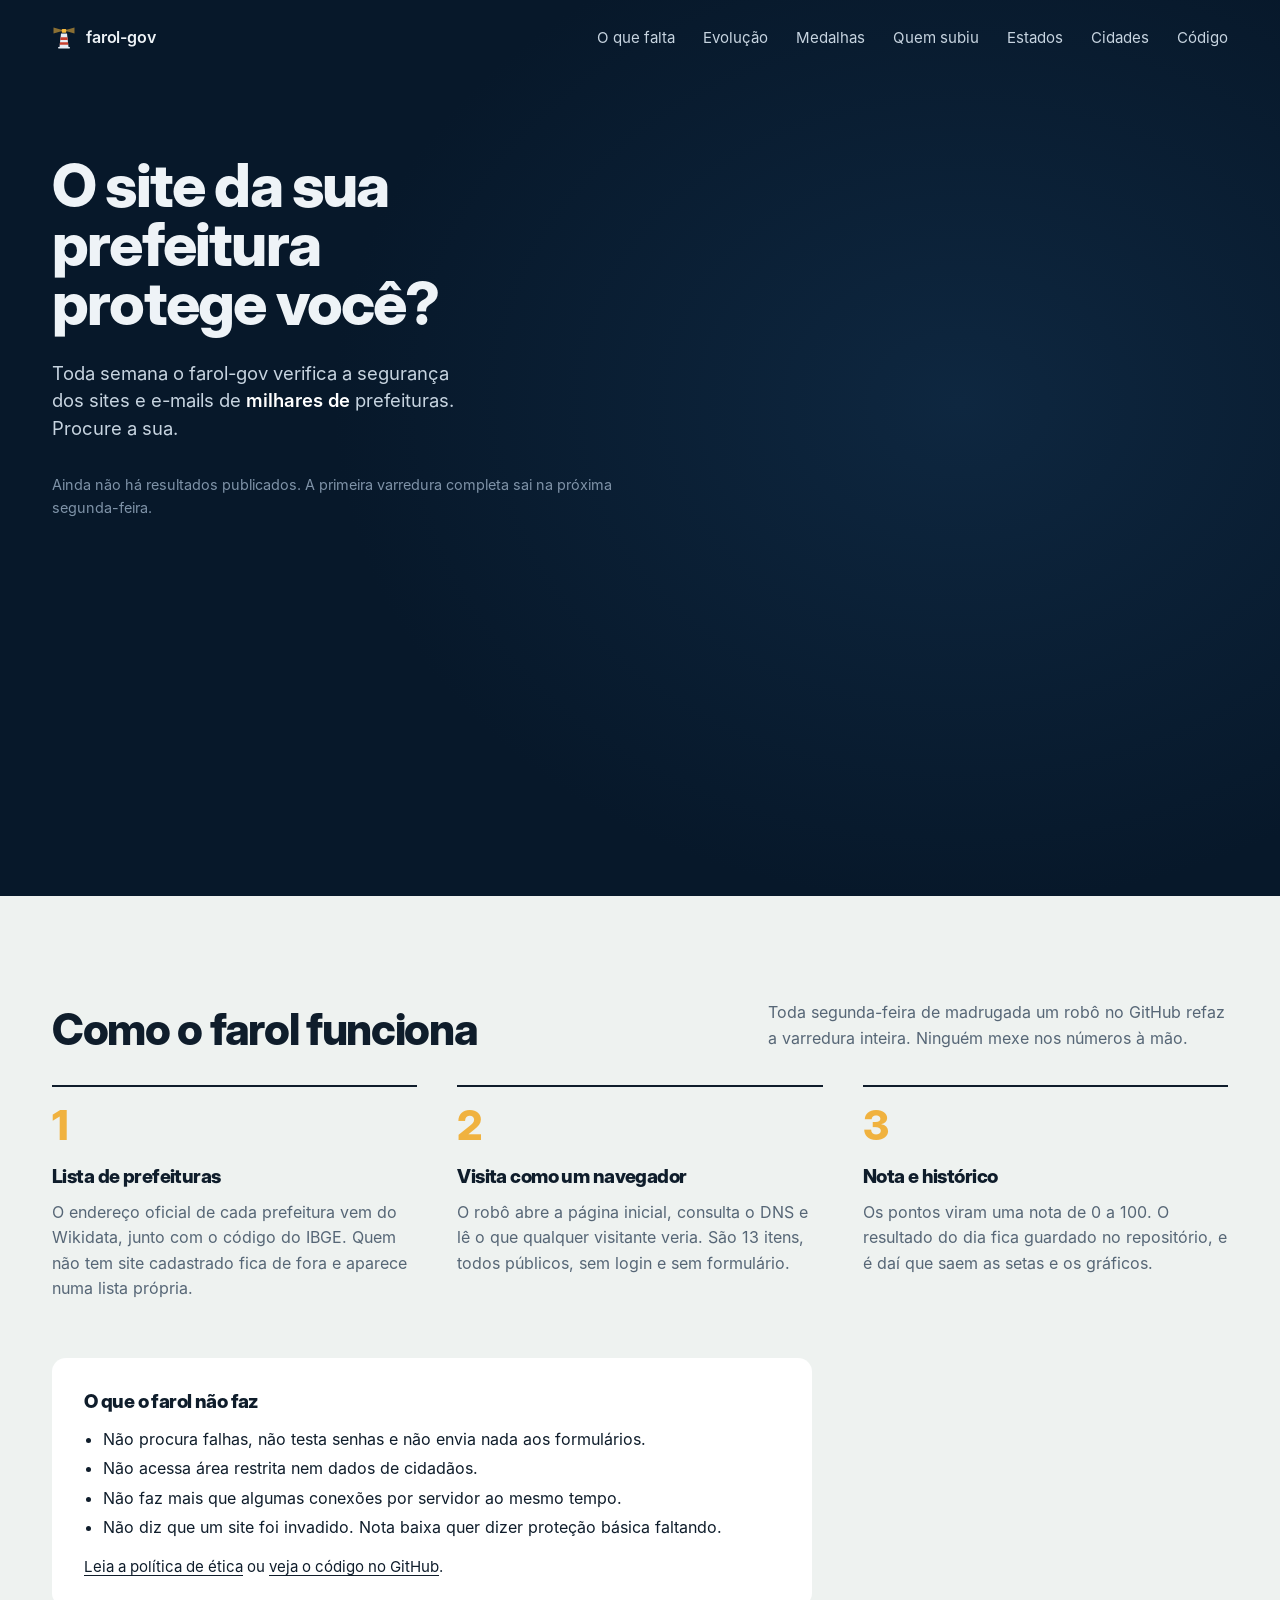
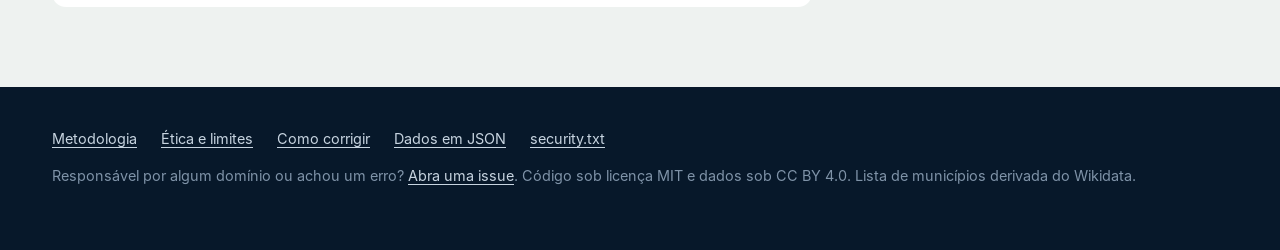
==== site/index.html @ cd66e8c0 "feat: lista e premiacao com ranking oficial e geral - botao pra trocar entre ranking oficial e geral" ====
<!doctype html>
<html lang="pt-BR">
<head>
  <meta charset="utf-8">
  <meta name="viewport" content="width=device-width, initial-scale=1">
  <!-- GitHub Pages nao deixa configurar headers, entao a CSP vai por meta.
       require-trusted-types-for garante que nenhum innerHTML passe despercebido. -->
  <meta http-equiv="Content-Security-Policy"
        content="default-src 'none'; script-src 'self'; style-src 'self'; img-src 'self' data:; font-src 'self'; connect-src 'self'; base-uri 'none'; form-action 'none'; require-trusted-types-for 'script'; trusted-types 'none'">
  <meta name="referrer" content="no-referrer">
  <meta name="color-scheme" content="light dark">
  <meta name="theme-color" content="#07182a">

  <title>farol-gov: a segurança dos sites das prefeituras</title>
  <meta name="description" content="Observatório aberto da segurança dos sites e e-mails das prefeituras brasileiras: HTTPS, TLS, DNSSEC, SPF e DMARC, atualizado toda semana.">

  <meta property="og:type" content="website">
  <meta property="og:locale" content="pt_BR">
  <meta property="og:title" content="O site da sua prefeitura protege você?">
  <meta property="og:description" content="Ranking aberto da segurança dos sites e e-mails das prefeituras brasileiras, atualizado toda semana.">
  <meta property="og:url" content="https://guilhermeoliveirabrito.github.io/farol-gov/">
  <meta property="og:image" content="https://guilhermeoliveirabrito.github.io/farol-gov/og.png">
  <meta property="og:image:width" content="1200">
  <meta property="og:image:height" content="630">
  <meta name="twitter:card" content="summary_large_image">

  <link rel="icon" href="favicon.svg" type="image/svg+xml">
  <link rel="preload" href="fontes/inter-display.woff" as="font" type="font/woff" crossorigin>
  <link rel="preload" href="dados/resumo.json" as="fetch" crossorigin>
  <link rel="stylesheet" href="estilo.css">
  <script src="app.js" defer></script>
</head>
<body>
  <a class="pular" href="#cidades">Pular para a lista de cidades</a>

  <div class="noite">
    <header class="topo largura">
      <a class="marca" href="./">
        <img src="favicon.svg" alt="" width="24" height="24">
        farol-gov
      </a>
      <nav aria-label="Seções">
        <a href="#itens">O que falta</a>
        <a href="#evolucao">Evolução</a>
        <a href="#medalhas">Medalhas</a>
        <a href="#movimento">Quem subiu</a>
        <a href="#estados">Estados</a>
        <a href="#cidades">Cidades</a>
        <a href="https://github.com/guilhermeoliveirabrito/farol-gov" rel="noopener">Código</a>
      </nav>
    </header>

    <section class="hero">
      <canvas id="mapa" class="mapa" role="img" aria-label="Mapa do Brasil com um ponto por prefeitura, colorido pela nota. O facho de um farol gira sobre o mapa. A mesma informação está na lista de cidades."></canvas>
      <div class="dica" id="dica" hidden></div>

      <div class="hero-texto largura">
        <h1 id="manchete">O site da sua prefeitura protege você?</h1>
        <p class="lead">
          Toda semana o farol-gov verifica a segurança dos sites e e-mails de
          <strong id="n-total">milhares de</strong> prefeituras. Procure a sua.
        </p>

        <div class="busca" id="busca-caixa">
          <label for="busca" class="sr">Nome da sua cidade</label>
          <input id="busca" type="text" role="combobox" aria-expanded="false" aria-controls="sugestoes"
                 aria-autocomplete="list" placeholder="Digite o nome da sua cidade" autocomplete="off" spellcheck="false">
          <ul id="sugestoes" class="sugestoes" role="listbox" aria-label="Cidades encontradas" hidden></ul>
        </div>

        <p class="meta" id="meta">Carregando resultados…</p>
        <p class="aviso" id="aviso-amostra" hidden></p>
      </div>

      <div class="legenda-mapa largura" id="legenda-mapa" hidden>
        <ul class="chaves" id="chaves"></ul>
        <p>O facho sai do Farol da Barra, em Salvador. Cada ponto é uma prefeitura.</p>
      </div>
    </section>
  </div>

  <noscript>
    <p class="sem-js largura">
      O mapa e o ranking precisam de JavaScript. Os resultados completos também estão em
      <a href="dados/latest.json">dados/latest.json</a> e no
      <a href="https://github.com/guilhermeoliveirabrito/farol-gov" rel="noopener">repositório no GitHub</a>.
    </p>
  </noscript>

  <main class="dia">
    <section class="secao largura" id="itens">
      <div class="cabeca">
        <h2>O que falta nas prefeituras</h2>
        <p>Parte das prefeituras que cumpre cada item. Os que mais protegem o cidadão contam mais na nota.</p>
      </div>
      <ol class="itens" id="lista-itens"></ol>
    </section>

    <section class="secao largura" id="evolucao" hidden>
      <div class="cabeca">
        <h2>Semana a semana</h2>
        <p id="evolucao-texto"></p>
      </div>
      <div class="controles-grafico">
        <label for="metrica">Mostrar</label>
        <select id="metrica"></select>
      </div>
      <div class="grafico-evolucao" id="grafico-evolucao"></div>
      <p class="nota-grafico">As notas de todas as semanas são recalculadas com as regras atuais. Quando um item novo passa a ser verificado, ele só entra na conta a partir daquela semana.</p>
    </section>

    <section class="secao largura" id="medalhas" hidden>
      <div class="cabeca">
        <h2>Pódio da semana</h2>
        <p>Toda semana as três prefeituras com a maior nota levam ouro, prata e bronze, em duas premiações: a oficial e a geral. Vale a última varredura de cada semana.</p>
      </div>
      <div class="modo-ranking" id="modo-premio" role="group" aria-label="Qual premiação mostrar">
        <button type="button" data-modo="oficial" aria-pressed="true"><i class="med-icone ouro oficial" aria-hidden="true"></i> Oficial</button>
        <button type="button" data-modo="geral" aria-pressed="false"><i class="med-icone ouro geral" aria-hidden="true"></i> Geral</button>
      </div>
      <p class="explica-ranking" id="explica-premio" aria-live="polite"></p>
      <div class="podio-topo">
        <p id="podio-semana" class="podio-legenda"></p>
        <label class="podio-escolha">
          <span class="sr">Semana</span>
          <select id="semana-podio"></select>
        </label>
      </div>
      <div id="podio"></div>
      <p class="podio-desempate" id="podio-desempate"></p>

      <div class="hall-caixa">
        <h3 id="hall-titulo">Hall da fama</h3>
        <p>Ouro vale 10 pontos, prata 5 e bronze 2,5. Em empate de pontos, ganha quem tem mais ouros, depois mais pratas. Se ainda empatar, divide a posição.</p>
        <ol class="hall" id="hall"></ol>
      </div>
    </section>

    <section class="secao largura" id="movimento" hidden>
      <div class="cabeca">
        <h2>Quem mais subiu e quem mais caiu</h2>
        <p id="movimento-texto"></p>
      </div>
      <div class="movimento-grade">
        <div>
          <h3 class="mov-titulo sobe">Subiram</h3>
          <ol class="mov-lista" id="subiram"></ol>
        </div>
        <div>
          <h3 class="mov-titulo desce">Caíram</h3>
          <ol class="mov-lista" id="cairam"></ol>
        </div>
      </div>
    </section>

    <section class="secao largura" id="estados">
      <div class="cabeca">
        <h2>Estado por estado</h2>
        <p>Nota média das prefeituras de cada estado. Toque em um estado para ver as cidades dele.</p>
      </div>
      <div class="estados-grade">
        <div class="ladrilhos" id="ladrilhos" role="list" aria-label="Mapa de estados"></div>
        <ol class="ranking-uf" id="ranking-uf" aria-label="Estados da maior para a menor nota média"></ol>
      </div>
    </section>

    <section class="secao largura" id="cidades">
      <div class="cabeca">
        <h2>Todas as cidades</h2>
        <div class="distribuicao" id="distribuicao" hidden>
          <div class="dist-barra" id="dist-barra"></div>
          <ul class="dist-legenda" id="dist-legenda"></ul>
        </div>
      </div>

      <div class="modo-ranking" id="modo-ranking" role="group" aria-label="Qual ranking mostrar">
        <button type="button" data-modo="oficial" aria-pressed="true">Ranking oficial</button>
        <button type="button" data-modo="geral" aria-pressed="false">Ranking geral</button>
      </div>
      <p class="explica-ranking" id="explica-ranking" aria-live="polite"></p>

      <div class="filtros" role="search">
        <label class="filtro-texto">
          <span class="sr">Município ou domínio</span>
          <input id="filtro" type="search" placeholder="Filtrar por município ou domínio" autocomplete="off" spellcheck="false">
        </label>
        <label>
          <span class="sr">Estado</span>
          <select id="filtro-uf"><option value="">Todas as UFs</option></select>
        </label>
        <label>
          <span class="sr">Conceito</span>
          <select id="filtro-conceito">
            <option value="">Todos os conceitos</option>
            <option>A</option><option>B</option><option>C</option><option>D</option><option>F</option>
            <option value="-">Sem nota</option>
          </select>
        </label>
        <label>
          <span class="sr">Ordenar</span>
          <select id="ordem">
            <option value="nota">Maior nota</option>
            <option value="menor">Menor nota</option>
            <option value="subiu">Mais subiu</option>
            <option value="caiu">Mais caiu</option>
            <option value="nome">Nome (A a Z)</option>
          </select>
        </label>
      </div>
      <div class="linha-contagem">
        <p class="contagem" id="contagem" aria-live="polite"></p>
        <button type="button" class="baixar" id="baixar-csv">Baixar CSV desta lista</button>
      </div>
      <p class="legenda-luzes" id="legenda-luzes" hidden></p>
      <ul class="cidades" id="lista" aria-busy="true">
        <li class="esqueleto"><span></span><span></span><span></span></li>
        <li class="esqueleto"><span></span><span></span><span></span></li>
        <li class="esqueleto"><span></span><span></span><span></span></li>
        <li class="esqueleto"><span></span><span></span><span></span></li>
        <li class="esqueleto"><span></span><span></span><span></span></li>
        <li class="esqueleto"><span></span><span></span><span></span></li>
      </ul>
      <button class="mais" id="mais" type="button" hidden>Mostrar mais cidades</button>

      <details class="explica">
        <summary>Como a nota é calculada</summary>
        <p>
          Cada item vale uma quantidade de pontos. DMARC e HTTPS valem mais porque protegem o cidadão diretamente.
          Item cumprido conta inteiro e parcial conta metade. A nota vai de 0 a 100: A a partir de 90,
          B a partir de 75, C a partir de 55, D a partir de 35 e F abaixo disso.
          Detalhes na <a href="https://github.com/guilhermeoliveirabrito/farol-gov/blob/main/docs/metodologia.md" rel="noopener">metodologia</a>.
        </p>
      </details>
    </section>

    <section class="secao largura" id="como-funciona">
      <div class="cabeca">
        <h2>Como o farol funciona</h2>
        <p>Toda segunda-feira de madrugada um robô no GitHub refaz a varredura inteira. Ninguém mexe nos números à mão.</p>
      </div>
      <ol class="passos">
        <li>
          <h3>Lista de prefeituras</h3>
          <p>O endereço oficial de cada prefeitura vem do Wikidata, junto com o código do IBGE. Quem não tem site cadastrado fica de fora e aparece numa lista própria.</p>
        </li>
        <li>
          <h3>Visita como um navegador</h3>
          <p>O robô abre a página inicial, consulta o DNS e lê o que qualquer visitante veria. São 13 itens, todos públicos, sem login e sem formulário.</p>
        </li>
        <li>
          <h3>Nota e histórico</h3>
          <p>Os pontos viram uma nota de 0 a 100. O resultado do dia fica guardado no repositório, e é daí que saem as setas e os gráficos.</p>
        </li>
      </ol>
      <div class="limites">
        <h3>O que o farol não faz</h3>
        <ul>
          <li>Não procura falhas, não testa senhas e não envia nada aos formulários.</li>
          <li>Não acessa área restrita nem dados de cidadãos.</li>
          <li>Não faz mais que algumas conexões por servidor ao mesmo tempo.</li>
          <li>Não diz que um site foi invadido. Nota baixa quer dizer proteção básica faltando.</li>
        </ul>
        <p><a href="https://github.com/guilhermeoliveirabrito/farol-gov/blob/main/docs/etica.md" rel="noopener">Leia a política de ética</a> ou <a href="https://github.com/guilhermeoliveirabrito/farol-gov" rel="noopener">veja o código no GitHub</a>.</p>
      </div>
    </section>
  </main>

  <footer class="rodape">
    <div class="largura">
      <ul class="links-rodape">
        <li><a href="https://github.com/guilhermeoliveirabrito/farol-gov/blob/main/docs/metodologia.md" rel="noopener">Metodologia</a></li>
        <li><a href="https://github.com/guilhermeoliveirabrito/farol-gov/blob/main/docs/etica.md" rel="noopener">Ética e limites</a></li>
        <li><a href="https://github.com/guilhermeoliveirabrito/farol-gov/blob/main/docs/como-corrigir.md" rel="noopener">Como corrigir</a></li>
        <li><a href="dados/latest.json">Dados em JSON</a></li>
        <li><a href=".well-known/security.txt">security.txt</a></li>
      </ul>
      <p>
        Responsável por algum domínio ou achou um erro?
        <a href="https://github.com/guilhermeoliveirabrito/farol-gov/issues/new" rel="noopener">Abra uma issue</a>.
        Código sob licença MIT e dados sob CC BY 4.0. Lista de municípios derivada do Wikidata.
      </p>
    </div>
  </footer>

  <dialog class="ficha" id="ficha" aria-labelledby="ficha-nome">
    <div class="ficha-topo">
      <button type="button" class="fechar" id="fechar-ficha">Fechar</button>
    </div>
    <div id="ficha-corpo"></div>
  </dialog>
</body>
</html>
---- site/estilo.css ----
/* farol-gov
   Ideia: a ronda do farol. O topo é a noite, com o facho do Farol da Barra girando
   sobre o mapa do Brasil e acendendo cada prefeitura. Embaixo, o "dia": os mesmos
   dados lidos com calma. O movimento fica no mapa e nas respostas ao que a pessoa faz. */

@font-face { font-family: "Inter"; src: url("fontes/inter.woff") format("woff"); font-weight: 400; font-display: swap; }
@font-face { font-family: "Inter"; src: url("fontes/inter-semibold.woff") format("woff"); font-weight: 600; font-display: swap; }
@font-face { font-family: "Inter Display"; src: url("fontes/inter-display.woff") format("woff"); font-weight: 800; font-display: swap; }

:root {
  --noite: #07182a;
  --noite-2: #0e2740;
  --espuma: #c7d4e0;
  --apagado: #7f93a8;
  --facho: #ffcf6b;

  --dia: #eef2f0;
  --papel: #ffffff;
  --tinta: #0f1d2b;
  --suave: #566676;
  --linha: #d5ddd9;

  --cA: #1e9e7e;
  --cB: #7cbf6e;
  --cC: #f0b23f;
  --cD: #ec7a3c;
  --cF: #e0473a;
  --cX: #8a99a8;

  --titulo: "Inter Display", "Inter", system-ui, sans-serif;
  --texto: "Inter", system-ui, -apple-system, "Segoe UI", Roboto, sans-serif;
  --suave-mov: cubic-bezier(.2, .8, .2, 1);
}

@media (prefers-color-scheme: dark) {
  :root {
    --dia: #0b1622;
    --papel: #12212f;
    --tinta: #e6edf3;
    --suave: #9fb0c0;
    --linha: #223446;
  }
}

* { box-sizing: border-box; }
[hidden] { display: none !important; }
html { scroll-behavior: smooth; }

body {
  margin: 0;
  font: 16px/1.6 var(--texto);
  background: var(--dia);
  color: var(--tinta);
  -webkit-font-smoothing: antialiased;
}

a { color: inherit; text-decoration-thickness: 1px; text-underline-offset: 3px; }
:focus-visible { outline: 2px solid var(--facho); outline-offset: 3px; border-radius: 4px; }
button { font: inherit; color: inherit; }

h1, h2, h3 { font-family: var(--titulo); font-weight: 800; letter-spacing: -.03em; text-wrap: balance; }

/* so padding lateral, pra nao brigar com o espacamento vertical das secoes */
.largura { max-width: 1240px; margin-inline: auto; padding-inline: 32px; }
.sr { position: absolute; width: 1px; height: 1px; overflow: hidden; clip: rect(0 0 0 0); white-space: nowrap; }

.pular { position: absolute; left: 12px; top: -60px; z-index: 20; background: var(--facho); color: #111; padding: 8px 14px; border-radius: 6px; font-weight: 600; }
.pular:focus { top: 12px; }

/* ---------------- noite ---------------- */

.noite {
  background: radial-gradient(ellipse 70% 80% at 75% 45%, var(--noite-2), transparent 70%), var(--noite);
  color: #eef3f7;
  position: relative;
  overflow: hidden;
}

.topo { position: relative; z-index: 3; display: flex; align-items: center; justify-content: space-between; height: 76px; }
.marca { display: flex; gap: 10px; align-items: center; font-weight: 600; text-decoration: none; letter-spacing: -.01em; }
.topo nav { display: flex; gap: 28px; font-size: .94rem; }
.topo nav a { text-decoration: none; color: var(--espuma); transition: color .2s; }
.topo nav a:hover { color: var(--facho); }

.hero { position: relative; min-height: min(calc(100vh - 76px), 820px); display: flex; flex-direction: column; }

.mapa { position: absolute; inset: 0; width: 100%; height: 100%; display: block; }

.hero-texto { position: relative; z-index: 2; flex: 1; width: 100%; padding-top: clamp(32px, 9vh, 110px); padding-bottom: 40px; pointer-events: none; }
.hero-texto > * { pointer-events: auto; max-width: 560px; }

.hero h1 {
  font-size: clamp(2.5rem, 4.7vw, 4.5rem);
  line-height: .98;
  margin: 0 0 26px;
  max-width: 13ch;
}

.lead { color: var(--espuma); font-size: 1.15rem; line-height: 1.5; margin: 0 0 30px; max-width: 34ch; }
.lead strong { color: #fff; font-weight: 600; font-variant-numeric: tabular-nums; }

/* busca com sugestoes */
.busca { position: relative; max-width: 470px; }
.busca input {
  width: 100%; font: inherit; font-size: 1.08rem; color: #0f1d2b;
  background: #fff; border: 0; border-radius: 14px; padding: 18px 20px;
  box-shadow: 0 0 0 0 rgb(255 207 107 / 0%); transition: box-shadow .25s;
}
.busca input::placeholder { color: #6b7a89; }
.busca input:focus { outline: none; box-shadow: 0 0 0 4px rgb(255 207 107 / 45%); }

.sugestoes {
  position: absolute; z-index: 10; left: 0; right: 0; top: calc(100% + 8px);
  list-style: none; margin: 0; padding: 6px; background: #fff; color: #0f1d2b;
  border-radius: 14px; box-shadow: 0 18px 50px rgb(0 0 0 / 35%);
  animation: abre .18s var(--suave-mov);
}
.sugestoes li {
  display: grid; grid-template-columns: 34px 1fr auto; gap: 12px; align-items: center;
  padding: 9px 10px; border-radius: 9px; cursor: pointer;
}
.sugestoes li[aria-selected="true"], .sugestoes li:hover { background: #f1f4f6; }
.sugestoes .nome { font-weight: 600; }
.sugestoes .uf { color: #6b7a89; font-size: .88rem; margin-left: 6px; font-weight: 400; }
.sugestoes .nota { color: #6b7a89; font-size: .88rem; font-variant-numeric: tabular-nums; }
.sugestoes .vazio { display: block; color: #6b7a89; cursor: default; }
@keyframes abre { from { opacity: 0; transform: translateY(-6px); } }

.meta { color: var(--apagado); font-size: .9rem; margin: 18px 0 0; }
.aviso { margin: 12px 0 0; font-size: .92rem; color: #f6dda0; border-left: 3px solid var(--facho); padding-left: 12px; }

.legenda-mapa {
  position: relative; z-index: 2; width: 100%;
  display: flex; flex-wrap: wrap; justify-content: flex-end; align-items: center; gap: 8px 28px;
  padding-bottom: 28px; font-size: .86rem; color: var(--apagado);
}
.legenda-mapa p { margin: 0; }

.chaves { list-style: none; display: flex; flex-wrap: wrap; gap: 4px 14px; margin: 0; padding: 0; }
.chaves li { display: flex; align-items: center; gap: 6px; }
.chaves i { width: 9px; height: 9px; border-radius: 50%; display: inline-block; }
.chaves button {
  display: inline-flex; align-items: center; gap: 6px; padding: 3px 9px; margin: -3px 0;
  background: none; border: 1px solid transparent; border-radius: 99px; color: inherit; font-size: inherit; cursor: pointer;
  transition: border-color .2s, color .2s;
}
.chaves button:hover { color: #fff; border-color: rgb(199 212 224 / 25%); }
.chaves button[aria-pressed="true"] { color: #fff; border-color: var(--facho); background: rgb(255 207 107 / 10%); }
.chaves .sem-site { margin-left: 4px; }

.dica {
  position: absolute; z-index: 6; pointer-events: none; transform: translate(-50%, calc(-100% - 14px));
  background: #fff; color: #0f1d2b; border-radius: 10px; padding: 8px 12px; font-size: .85rem; white-space: nowrap;
  box-shadow: 0 10px 30px rgb(0 0 0 / 35%);
}
.dica strong { font-weight: 600; }
.dica span { color: #5d6c7b; }

/* ---------------- dia ---------------- */

.dia { padding-bottom: 80px; }
.secao { padding-top: 104px; }

.cabeca { display: flex; flex-wrap: wrap; align-items: end; justify-content: space-between; gap: 16px 48px; margin-bottom: 34px; }
.cabeca h2 { font-size: clamp(2rem, 3.4vw, 2.9rem); line-height: 1.02; margin: 0; max-width: 16ch; }
.cabeca > p { color: var(--suave); margin: 0; max-width: 46ch; }

/* itens */
.itens { list-style: none; margin: 0; padding: 0; border-top: 1px solid var(--linha); }
.itens li {
  display: grid; grid-template-columns: minmax(220px, 1.1fr) minmax(160px, 1.6fr) 96px; gap: 28px; align-items: center;
  padding: 20px 0; border-bottom: 1px solid var(--linha);
}
.itens h3 { font-family: var(--texto); font-weight: 600; letter-spacing: -.01em; font-size: 1.05rem; margin: 0 0 2px; }
.itens h3 a { text-decoration: none; }
.itens h3 a:hover { text-decoration: underline; }
.itens p { margin: 0; color: var(--suave); font-size: .92rem; line-height: 1.45; }
.itens .valor.novo { font-family: var(--texto); font-size: .95rem; font-weight: 600; color: var(--suave); letter-spacing: 0; }
.itens .valor { font-family: var(--titulo); font-weight: 800; font-size: 2rem; letter-spacing: -.03em; text-align: right; font-variant-numeric: tabular-nums; }

.trilho { position: relative; height: 14px; border-radius: 99px; background: color-mix(in srgb, var(--linha) 70%, transparent); overflow: hidden; display: flex; }
.trilho i { display: block; height: 100%; width: 0; transition: width 1.1s var(--suave-mov); transition-delay: calc(var(--n, 0) * 70ms); }
.trilho i.ok { background: var(--cA); }
.trilho i.parcial { background: var(--cC); }

/* estados: mapa de ladrilhos + ranking */
.estados-grade { display: grid; grid-template-columns: minmax(0, 1.15fr) minmax(0, 1fr); gap: 56px; align-items: start; }
.ladrilhos {
  display: grid; grid-template-columns: repeat(7, minmax(0, 1fr)); grid-auto-rows: 1fr; gap: 6px;
  max-width: 480px;
}
.ladrilho {
  aspect-ratio: 1; border: 0; border-radius: 10px; cursor: pointer; padding: 6px;
  display: flex; flex-direction: column; justify-content: space-between; text-align: left;
  color: #fff; background: var(--cX);
  opacity: 0; transform: scale(.85);
  transition: opacity .5s var(--suave-mov), transform .5s var(--suave-mov), box-shadow .2s;
  transition-delay: calc(var(--n, 0) * 35ms);
}
.ladrilhos.visto .ladrilho { opacity: 1; transform: none; }
.ladrilho:hover, .ladrilho.ativo { box-shadow: 0 0 0 3px var(--tinta); }
.ladrilho b { font-weight: 600; font-size: clamp(.8rem, 1.4vw, 1rem); }
.ladrilho span { font-family: var(--titulo); font-weight: 800; font-size: clamp(.95rem, 1.9vw, 1.45rem); letter-spacing: -.02em; font-variant-numeric: tabular-nums; }
.ladrilho.tA { background: var(--cA); } .ladrilho.tB { background: var(--cB); } .ladrilho.tC { background: var(--cC); color: #2b1d05; }
.ladrilho.tD { background: var(--cD); } .ladrilho.tF { background: var(--cF); }

.ranking-uf { list-style: none; margin: 0; padding: 0; counter-reset: pos; columns: 2 220px; column-gap: 32px; }
.ranking-uf li {
  break-inside: avoid; counter-increment: pos; display: grid; grid-template-columns: 24px 34px 1fr 44px 46px; gap: 10px; align-items: center;
  padding: 7px 0; border-bottom: 1px solid var(--linha); font-variant-numeric: tabular-nums; font-size: .94rem; transition: background .2s;
}
.ranking-uf li::before { content: counter(pos); color: var(--suave); font-size: .8rem; }
.ranking-uf li.ativo { background: color-mix(in srgb, var(--cC) 18%, transparent); }
.ranking-uf .media { text-align: right; font-weight: 600; }
.ranking-uf .trilho { height: 6px; }
.ranking-uf .mov { font-size: .8rem; text-align: right; }

/* cidades */
.distribuicao { flex: 1 1 340px; max-width: 480px; }
.dist-barra { display: flex; height: 10px; border-radius: 99px; overflow: hidden; gap: 2px; }
.dist-barra span { flex-basis: 0; min-width: 3px; }
.dist-legenda { list-style: none; padding: 0; margin: 8px 0 0; display: flex; flex-wrap: wrap; gap: 4px 16px; font-size: .85rem; color: var(--suave); font-variant-numeric: tabular-nums; }
.dist-legenda b { color: var(--tinta); font-weight: 600; margin-right: 4px; }

.filtros { display: flex; flex-wrap: wrap; gap: 10px; margin-bottom: 8px; }
.filtros label { flex: 0 1 180px; }
.filtros .filtro-texto { flex: 1 1 300px; }
.filtros input, .filtros select {
  font: inherit; color: inherit; background: var(--papel); width: 100%;
  border: 1px solid var(--linha); border-radius: 10px; padding: 12px 14px;
}
.linha-contagem { display: flex; flex-wrap: wrap; justify-content: space-between; align-items: center; gap: 8px 20px; margin: 8px 0 12px; }
.contagem { color: var(--suave); font-size: .88rem; margin: 0; }
.baixar { background: none; border: 0; padding: 0; font-size: .88rem; font-weight: 600; text-decoration: underline; text-underline-offset: 3px; cursor: pointer; }
.baixar:hover { color: var(--cA); }

.cidades { list-style: none; margin: 0; padding: 0; border-top: 1px solid var(--linha); }
.linha {
  width: 100%; display: grid; grid-template-columns: minmax(0, 1fr) 36px 190px 48px 64px 40px; gap: 16px; align-items: center;
  padding: 12px 8px; background: none; border: 0; border-bottom: 1px solid var(--linha); text-align: left; cursor: pointer;
  transition: background .15s;
}
.linha:hover { background: var(--papel); }
.linha .nome { min-width: 0; font-weight: 600; font-size: 1.02rem; }
.linha .dominio { display: block; color: var(--suave); font-weight: 400; font-size: .84rem; overflow-wrap: anywhere; }
.linha .uf, .linha .situacao { color: var(--suave); font-size: .86rem; }
.linha .nota { text-align: right; font-variant-numeric: tabular-nums; font-weight: 600; }
.linha .situacao { grid-column: span 3; text-align: right; }
.linha .mov { font-size: .84rem; }

/* as 9 luzes, uma por item verificado */
.luzes { display: flex; gap: 4px; }
.luzes i { width: 10px; height: 10px; flex: none; border-radius: 50%; background: var(--cX); opacity: .35; }
.luzes i.pass { background: var(--cA); opacity: 1; }
.luzes i.warn { background: var(--cC); opacity: 1; }
.luzes i.fail { background: var(--cF); opacity: 1; }
.luzes i.na { background: transparent; box-shadow: inset 0 0 0 1.5px var(--cX); opacity: .5; }

.conceito {
  display: inline-grid; place-items: center; width: 36px; height: 36px; border-radius: 50%;
  font-family: var(--titulo); font-weight: 800; font-size: 1.05rem; color: #fff; background: var(--cX);
}
.conceito.A { background: var(--cA); } .conceito.B { background: var(--cB); } .conceito.C { background: var(--cC); color: #2b1d05; }
.conceito.D { background: var(--cD); } .conceito.F { background: var(--cF); }
.conceito.sem { background: transparent; color: var(--suave); border: 1.5px dashed currentColor; }
.sugestoes .conceito.sem { color: #8796a5; }

.mais {
  margin-top: 18px; font-weight: 600; cursor: pointer;
  background: transparent; border: 1.5px solid var(--tinta); border-radius: 10px; padding: 11px 20px; transition: background .2s, color .2s;
}
.mais:hover { background: var(--tinta); color: var(--dia); }

.sem-js { padding-block: 20px; font-size: .95rem; }

/* ranking oficial x geral */
.modo-ranking { display: inline-flex; padding: 4px; gap: 4px; border-radius: 12px; background: var(--papel); border: 1px solid var(--linha); }
.modo-ranking button {
  font: inherit; font-weight: 600; color: var(--suave); background: none; border: 0; border-radius: 9px; padding: 9px 16px; cursor: pointer;
}
.modo-ranking button[aria-pressed="true"] { background: var(--tinta); color: var(--papel); }
.explica-ranking { color: var(--suave); font-size: .92rem; max-width: 78ch; margin: 12px 0 22px; }
.pos-lista { display: inline-block; min-width: 2.6em; margin-right: 6px; color: var(--suave); font-weight: 600; font-variant-numeric: tabular-nums; }
.incompleta { margin-left: 8px; font-size: .74rem; font-weight: 600; color: var(--suave); border: 1px solid var(--linha); border-radius: 99px; padding: 1px 8px; white-space: nowrap; }
.aviso-oficial { flex-basis: 100%; margin: 4px 0 0; font-size: .88rem; color: var(--suave); }

/* legenda das bolinhas e esqueleto enquanto o json chega */
.legenda-luzes { display: flex; flex-wrap: wrap; align-items: center; gap: 6px 16px; margin: 0 0 12px; color: var(--suave); font-size: .84rem; }
.legenda-luzes > span { display: inline-flex; align-items: center; gap: 6px; }
.legenda-luzes .luzes { display: inline-flex; }

.esqueleto { display: grid; grid-template-columns: minmax(0, 1fr) 190px 64px; gap: 16px; padding: 18px 8px; border-bottom: 1px solid var(--linha); }
.esqueleto span {
  height: 14px; border-radius: 7px;
  background: linear-gradient(90deg, var(--linha) 0 40%, var(--papel) 50%, var(--linha) 60% 100%) 0 0 / 300% 100%;
  animation: brilho 1.4s linear infinite;
}
.esqueleto span:first-child { width: min(260px, 70%); }
@keyframes brilho { to { background-position: -150% 0; } }

/* como funciona */
.passos { list-style: none; counter-reset: passo; margin: 0; padding: 0; display: grid; grid-template-columns: repeat(3, minmax(0, 1fr)); gap: 40px; }
.passos li { counter-increment: passo; border-top: 2px solid var(--tinta); padding-top: 18px; }
.passos li::before { content: counter(passo); display: block; font-family: var(--titulo); font-weight: 800; font-size: 2.6rem; line-height: 1; margin-bottom: 14px; color: var(--cC); }
.passos h3 { font-size: 1.2rem; margin: 0 0 8px; }
.passos p { margin: 0; color: var(--suave); }
.limites { margin-top: 56px; padding: 28px 32px; border-radius: 14px; background: var(--papel); max-width: 760px; }
.limites h3 { font-size: 1.2rem; margin: 0 0 10px; }
.limites ul { margin: 0 0 14px; padding-left: 1.2em; }
.limites li { margin: 4px 0; }
.limites p { margin: 0; font-size: .94rem; }

.explica { margin-top: 32px; font-size: .94rem; color: var(--suave); max-width: 72ch; }
.explica summary { cursor: pointer; font-weight: 600; color: var(--tinta); width: fit-content; }
.explica p { margin: 8px 0 0; }

/* setas de posicao: verde subiu, cinza igual, vermelha caiu */
.seta { display: inline-flex; align-items: center; gap: 2px; font-weight: 600; font-variant-numeric: tabular-nums; white-space: nowrap; }
.seta.sobe { color: #12805f; }
.seta.desce { color: #c4362a; }
.seta.igual, .seta.nova { color: var(--suave); font-weight: 400; }
@media (prefers-color-scheme: dark) {
  .seta.sobe { color: #4fd1a5; }
  .seta.desce { color: #ff7a6b; }
}
.sugestoes .seta { font-size: .8rem; }
.sugestoes .seta.sobe { color: #12805f; } .sugestoes .seta.desce { color: #c4362a; }

/* quem subiu e quem caiu */
/* medalhas */
.med-icone {
  --metal: #d9a520; --borda: #9c7412;
  position: relative; display: inline-block; flex: none; width: 14px; height: 14px; margin-top: 5px; border-radius: 50%;
  background: radial-gradient(circle at 34% 30%, rgba(255,255,255,.7) 0 18%, transparent 20%), var(--metal);
  box-shadow: inset 0 0 0 1.5px var(--borda);
}
.med-icone::before {
  content: ""; position: absolute; left: 3px; top: -6px; width: 8px; height: 7px; z-index: -1;
  background: linear-gradient(90deg, #2f6fb5 50%, #c8423a 50%); clip-path: polygon(0 0, 100% 0, 78% 100%, 22% 100%);
}
.med-icone.prata { --metal: #b9c3cc; --borda: #7d8894; }
.med-icone.bronze { --metal: #c57d43; --borda: #8a5226; }
/* premiacao geral: medalha vazada, sem fita */
.med-icone.geral { background: transparent; box-shadow: inset 0 0 0 3.5px var(--metal), 0 0 0 1px var(--borda); }
.med-icone.geral::before { display: none; }
.degrau .bloco .med-icone.geral { box-shadow: inset 0 0 0 8px var(--metal), 0 0 0 1.5px var(--borda); }
.modo-ranking button { isolation: isolate; }
.modo-ranking button .med-icone { margin: 0 4px 0 0; vertical-align: -1px; }
.hall-vazio { padding: 16px 8px; color: var(--suave); }
.medalhas { display: inline-flex; gap: 8px; margin-left: 8px; vertical-align: 1px; }
.med { display: inline-flex; align-items: center; gap: 4px; font-size: .78rem; font-weight: 700; color: var(--suave); isolation: isolate; }


.podio-topo { display: flex; flex-wrap: wrap; align-items: center; justify-content: space-between; gap: 12px 24px; margin-bottom: 28px; }
.podio-legenda { margin: 0; color: var(--suave); max-width: 60ch; }
.podio { list-style: none; margin: 0 auto; padding: 0; display: grid; grid-template-columns: repeat(3, minmax(0, 1fr)); align-items: end; gap: 10px; max-width: 760px; }
.degrau { display: flex; flex-direction: column; gap: 12px; min-width: 0; }
.podio-nomes { display: flex; flex-direction: column; gap: 6px; text-align: center; }
.podio-cidade { background: none; border: 0; padding: 4px; cursor: pointer; color: inherit; font: inherit; display: flex; flex-direction: column; align-items: center; border-radius: 8px; }
.podio-cidade:hover { background: var(--papel); }
.podio-cidade b { font-family: var(--titulo); font-size: 1.15rem; line-height: 1.15; overflow-wrap: anywhere; }
.podio-cidade span { color: var(--suave); font-size: .85rem; }
.podio-desempate { text-align: center; color: var(--suave); font-size: .88rem; margin: 14px auto 0; max-width: 60ch; }
.podio-desempate:empty { display: none; }
.podio-vazio { color: var(--suave); font-size: .85rem; font-style: italic; }
.degrau .bloco {
  display: flex; flex-direction: column; align-items: center; justify-content: flex-start; gap: 8px; padding-top: 18px;
  border-radius: 10px 10px 0 0; background: var(--papel); border: 1px solid var(--linha); border-bottom: 0;
  font-family: var(--titulo); font-weight: 800; font-size: 1.05rem; isolation: isolate;
}
.degrau .bloco .med-icone { width: 34px; height: 34px; margin-top: 12px; box-shadow: inset 0 0 0 3px var(--borda); }
.degrau .bloco .med-icone::before { left: 8px; top: -14px; width: 18px; height: 16px; }
.degrau.alto .bloco { height: 170px; }
.degrau.medio .bloco { height: 125px; }
.degrau.baixo .bloco { height: 95px; }
.degrau.alto .podio-cidade b { font-size: 1.35rem; }

.hall-caixa { margin-top: 64px; max-width: 760px; }
.hall-caixa h3 { font-size: 1.6rem; margin: 0 0 6px; }
.hall-caixa > p { color: var(--suave); margin: 0 0 16px; font-size: .94rem; }
.hall { list-style: none; margin: 0; padding: 0; border-top: 1px solid var(--linha); }
.hall-linha {
  width: 100%; display: grid; grid-template-columns: 44px minmax(0, 1fr) auto 72px; gap: 14px; align-items: center;
  padding: 10px 8px; background: none; border: 0; border-bottom: 1px solid var(--linha); text-align: left; cursor: pointer; color: inherit; font: inherit;
}
.hall-linha:hover { background: var(--papel); }
.hall-pos { font-family: var(--titulo); font-weight: 800; }
.hall-nome { font-weight: 600; min-width: 0; overflow: hidden; text-overflow: ellipsis; white-space: nowrap; }
.hall-nome .uf { color: var(--suave); font-weight: 400; font-size: .85rem; margin-left: 6px; }
.hall-medalhas { display: grid; grid-template-columns: repeat(3, 40px); gap: 8px; }
.podio { border-bottom: 2px solid var(--linha); }
.hall-pontos { white-space: nowrap; text-align: right; font-weight: 700; font-variant-numeric: tabular-nums; }

.medalhas-cidade { padding: 14px 0; border-bottom: 1px solid var(--linha); }
.medalhas-cidade h3 { font-size: 1.05rem; margin: 0 0 8px; }
.medalhas-cidade ul { list-style: none; margin: 0; padding: 0; display: grid; gap: 6px; }
.medalhas-cidade li { display: flex; align-items: center; gap: 8px; font-size: .94rem; isolation: isolate; }
.medalhas-cidade li .med-icone { margin-top: 4px; }
.medalhas-cidade .parcial { font-size: .76rem; color: var(--suave); border: 1px solid var(--linha); border-radius: 99px; padding: 1px 8px; }

.movimento-grade { display: grid; grid-template-columns: 1fr 1fr; gap: 24px 56px; }
.mov-titulo { font-size: 1.25rem; margin: 0 0 8px; display: flex; align-items: center; gap: 8px; }
.mov-titulo.sobe::before, .mov-titulo.desce::before { font-family: var(--texto); font-size: 1.1rem; }
.mov-titulo.sobe::before { content: "↑"; color: #12805f; }
.mov-titulo.desce::before { content: "↓"; color: #c4362a; }
.mov-lista { list-style: none; margin: 0; padding: 0; border-top: 1px solid var(--linha); counter-reset: mov; }
.mov-linha {
  width: 100%; display: grid; grid-template-columns: minmax(0, 1fr) auto 76px; gap: 14px; align-items: center;
  padding: 11px 6px; background: none; border: 0; border-bottom: 1px solid var(--linha); text-align: left; cursor: pointer; transition: background .15s;
}
.mov-linha:hover { background: var(--papel); }
.mov-nome { font-weight: 600; min-width: 0; overflow: hidden; text-overflow: ellipsis; white-space: nowrap; }
.mov-nome .uf { color: var(--suave); font-weight: 400; font-size: .85rem; margin-left: 6px; }
.mov-pos { color: var(--suave); font-size: .86rem; font-variant-numeric: tabular-nums; white-space: nowrap; }
.mov-linha .seta { justify-content: flex-end; }
@media (max-width: 760px) { .movimento-grade { grid-template-columns: 1fr; } }

/* evolucao semana a semana */
.controles-grafico { display: flex; align-items: center; gap: 12px; margin-bottom: 8px; color: var(--suave); font-size: .92rem; }
.podio-escolha select, .controles-grafico select { font: inherit; color: var(--tinta); background: var(--papel); border: 1px solid var(--linha); border-radius: 10px; padding: 9px 12px; }
.grafico-evolucao { background: var(--papel); border-radius: 16px; padding: 16px 12px 8px; }
.grafico-evolucao svg { display: block; width: 100%; height: auto; overflow: visible; }
.grafico-evolucao .guia, .grafico-cidade .guia { stroke: var(--linha); stroke-width: 1; }
.grafico-evolucao .eixo, .grafico-cidade .eixo { fill: var(--suave); font-size: 13px; font-family: var(--texto); }
.grafico-evolucao .marco { stroke: var(--cC); stroke-dasharray: 4 4; }
.grafico-evolucao .marco-texto { fill: #a8740f; font-size: 12px; }
.linha-evolucao { fill: none; stroke: var(--cA); stroke-width: 3; stroke-linejoin: round; stroke-linecap: round; transition: stroke-dashoffset 1.4s var(--suave-mov); }
.marcador circle { fill: var(--papel); stroke: var(--cA); stroke-width: 3; transition: r .15s; }
.marcador:hover circle, .marcador:focus circle { r: 8; }
.marcador:focus { outline: none; }
.valor-ponto { fill: var(--tinta); font-family: var(--titulo); font-weight: 800; font-size: 16px; }
.nota-grafico { color: var(--suave); font-size: .85rem; margin: 10px 0 0; max-width: 80ch; }
.vazio { color: var(--suave); padding: 40px; text-align: center; }

/* ---------------- ficha da cidade ---------------- */

.ficha {
  position: fixed; inset: 0 auto 0 0; margin: 0; height: 100%; max-height: none;
  width: min(520px, 100vw); padding: 0; border: 0; overflow-y: auto;
  background: var(--papel); color: var(--tinta); box-shadow: 30px 0 80px rgb(0 0 0 / 35%);
}
.ficha[open] { animation: gaveta .45s var(--suave-mov); }
.ficha::backdrop { background: rgb(4 12 22 / 35%); }
@keyframes gaveta { from { transform: translateX(-40px); opacity: 0; } }

.ficha-topo { position: sticky; top: 0; z-index: 2; display: flex; justify-content: flex-end; padding: 14px 18px; background: linear-gradient(var(--papel) 70%, transparent); }
.fechar { background: none; border: 1.5px solid var(--linha); border-radius: 99px; padding: 6px 14px; cursor: pointer; font-weight: 600; font-size: .9rem; }
.fechar:hover { border-color: var(--tinta); }

#ficha-corpo { padding: 0 32px 40px; }
.ficha h2 { font-size: 2.4rem; line-height: 1; margin: 0 0 8px; }
.ficha .onde { color: var(--suave); margin: 0 0 26px; overflow-wrap: anywhere; }

.placar { display: flex; align-items: center; gap: 20px; padding: 20px 0; border-block: 1px solid var(--linha); margin-bottom: 8px; }
.placar .conceito { width: 76px; height: 76px; font-size: 2.3rem; animation: surge .6s var(--suave-mov) .15s both; }
.placar strong { display: block; font-family: var(--titulo); font-size: 2.6rem; line-height: 1; letter-spacing: -.03em; font-variant-numeric: tabular-nums; }
.placar div span { color: var(--suave); font-size: .92rem; }
@keyframes surge { from { transform: scale(.4); opacity: 0; } }

/* regua da ficha: faixas dos conceitos, a cidade e as medias */
.regua { margin: 6px 0 18px; }
.regua-faixa {
  position: relative; height: 8px; margin: 28px 0 36px; border-radius: 4px;
  background: linear-gradient(90deg, var(--cF) 0 35%, var(--cD) 35% 55%, var(--cC) 55% 75%, var(--cB) 75% 90%, var(--cA) 90%);
  opacity: .9;
}
.regua .marca { position: absolute; left: var(--x); top: 50%; translate: -50% -50%; }
.regua .marca.uf, .regua .marca.br { width: 2px; height: 22px; background: var(--tinta); }
.regua .marca small { position: absolute; left: 50%; translate: -50% 0; white-space: nowrap; font-size: .76rem; font-weight: 600; color: var(--suave); }
.regua .marca.uf small { bottom: calc(100% + 2px); }
.regua .marca.br small { top: calc(100% + 2px); }
.regua .marca.cidade { width: 20px; height: 20px; border-radius: 50%; background: var(--cX); border: 3px solid var(--papel); box-shadow: 0 0 0 1px var(--tinta); }
.regua .marca.cidade.cA { background: var(--cA); } .regua .marca.cidade.cB { background: var(--cB); }
.regua .marca.cidade.cC { background: var(--cC); } .regua .marca.cidade.cD { background: var(--cD); }
.regua .marca.cidade.cF { background: var(--cF); }
.regua figcaption { font-size: .9rem; color: var(--suave); }

.posicoes { display: flex; flex-wrap: wrap; align-items: center; gap: 6px 18px; padding: 14px 0; border-bottom: 1px solid var(--linha); font-size: .94rem; color: var(--suave); }
.posicoes b { color: var(--tinta); font-family: var(--titulo); font-weight: 800; font-size: 1.15rem; letter-spacing: -.02em; }
.sinais .compara { font-size: .8rem; color: var(--suave); margin-top: 2px; opacity: .85; }
.historico-cidade { margin-top: 28px; }
.historico-cidade h3 { font-size: 1.3rem; margin: 0 0 10px; }
.grafico-cidade { display: block; width: 100%; height: auto; margin-bottom: 8px; }
.grafico-cidade .linha-nota { fill: none; stroke: var(--cA); stroke-width: 2.5; stroke-linejoin: round; }
.grafico-cidade .ponto-nota { fill: var(--papel); stroke: var(--cA); stroke-width: 2.5; }
.historico-cidade table { width: 100%; border-collapse: collapse; font-size: .92rem; font-variant-numeric: tabular-nums; }
.historico-cidade th { text-align: left; font-size: .8rem; color: var(--suave); font-weight: 600; padding: 6px 0; border-bottom: 1px solid var(--linha); }
.historico-cidade td { padding: 8px 0; border-bottom: 1px solid var(--linha); }
.historico-cidade .num { text-align: right; }
.ficha .avisos { font-size: .9rem; margin: 14px 0 0; padding: 10px 14px; background: color-mix(in srgb, var(--cC) 18%, transparent); border-radius: 10px; }

.sinais { list-style: none; margin: 8px 0 0; padding: 0; }
.sinais li { display: grid; grid-template-columns: 24px 1fr; gap: 14px; padding: 14px 0; border-bottom: 1px solid var(--linha); }
.sinais .luz {
  width: 14px; height: 14px; margin-top: 5px; border-radius: 50%; background: var(--cX);
  animation: acende .5s var(--suave-mov) both; animation-delay: calc(.25s + var(--n, 0) * 80ms);
}
.sinais .luz.pass { background: var(--cA); box-shadow: 0 0 0 4px color-mix(in srgb, var(--cA) 22%, transparent); }
.sinais .luz.warn { background: var(--cC); box-shadow: 0 0 0 4px color-mix(in srgb, var(--cC) 25%, transparent); }
.sinais .luz.na { background: transparent; box-shadow: inset 0 0 0 2px var(--cX); }
.sinais .luz.fail { background: var(--cF); box-shadow: 0 0 0 4px color-mix(in srgb, var(--cF) 22%, transparent); }
@keyframes acende { from { transform: scale(.2); opacity: 0; } 60% { transform: scale(1.25); } }
.sinais strong { display: block; font-weight: 600; }
.sinais .estado { font-size: .82rem; font-weight: 600; margin-left: 8px; }
.sinais .estado.pass { color: var(--cA); } .sinais .estado.warn { color: #b8810f; } .sinais .estado.fail { color: var(--cF); } .sinais .estado.error, .sinais .estado.na { color: var(--suave); }
.sinais .info { color: var(--suave); font-size: .92rem; overflow-wrap: anywhere; }
.sinais .carregando { opacity: .5; }
.sinais .tecnico { margin-top: 4px; font-size: .8rem; }
.sinais .tecnico summary { cursor: pointer; width: fit-content; }
.sinais .tecnico code { display: block; margin-top: 4px; padding: 6px 8px; border-radius: 6px; background: var(--dia); overflow-wrap: anywhere; font-size: .78rem; }

.acoes { display: flex; flex-wrap: wrap; gap: 10px; margin-top: 26px; }
.acoes a, .acoes button {
  font-size: .92rem; font-weight: 600; text-decoration: none; cursor: pointer;
  border: 1.5px solid var(--linha); background: none; border-radius: 99px; padding: 8px 16px;
}
.acoes a:hover, .acoes button:hover { border-color: var(--tinta); }
.acoes .principal { background: var(--tinta); color: var(--papel); border-color: var(--tinta); }
.acoes .principal:hover { opacity: .9; }

.selo-cidade { margin-top: 32px; padding-top: 22px; border-top: 1px solid var(--linha); }
.selo-cidade h3 { font-size: 1.15rem; margin: 0 0 6px; }
.selo-cidade p { color: var(--suave); font-size: .9rem; margin: 0 0 12px; }
.selo-cidade img { display: block; margin-bottom: 10px; }
.selo-cidade code {
  display: block; padding: 10px 12px; border-radius: 8px; background: var(--dia); color: var(--suave);
  font-size: .78rem; line-height: 1.5; overflow-wrap: anywhere;
}
.selo-cidade .acoes { margin-top: 12px; }

/* ---------------- rodape ---------------- */

.rodape { background: var(--noite); color: var(--apagado); padding: 40px 0 48px; font-size: .9rem; }
.rodape a { color: var(--espuma); }
.links-rodape { list-style: none; display: flex; flex-wrap: wrap; gap: 8px 24px; padding: 0; margin: 0 0 14px; }

/* ---------------- telas menores ---------------- */

@media (max-width: 960px) {
  .hero { min-height: 0; }
  .mapa { position: relative; height: 440px; order: 2; }
  .hero-texto { padding-bottom: 8px; }
  .legenda-mapa { order: 3; justify-content: flex-start; }
  .estados-grade { grid-template-columns: 1fr; gap: 36px; }
  .itens li { grid-template-columns: 1fr 80px; gap: 10px 20px; }
  .itens .trilho { grid-column: 1 / -1; grid-row: 2; }
  .itens .valor { grid-row: 1; grid-column: 2; font-size: 1.6rem; }
}

@media (max-width: 640px) {
  .largura { padding-inline: 20px; }
  .topo nav a:not(:last-child) { display: none; }
  .mapa { height: 360px; }
  .linha { grid-template-columns: minmax(0, 1fr) 36px 52px 34px; gap: 10px; }
  .linha .uf, .linha .luzes { display: none; }
  .hall-linha { grid-template-columns: 34px minmax(0, 1fr) 68px; }
  .hall-medalhas { grid-column: 2; grid-row: 2; }
  .hall-pontos { grid-column: 3; grid-row: 1; }
  .podio-cidade b, .degrau.alto .podio-cidade b { font-size: 1rem; }
  .degrau.alto .bloco { height: 130px; } .degrau.medio .bloco { height: 98px; } .degrau.baixo .bloco { height: 86px; }
  .legenda-luzes { display: none; }
  .esqueleto { grid-template-columns: minmax(0, 1fr) 52px; }
  .esqueleto span:nth-child(2) { display: none; }
  .passos { grid-template-columns: 1fr; gap: 28px; }
  .limites { padding: 22px; }
  .linha .situacao { grid-column: span 2; font-size: .8rem; }
  .linha .conceito { width: 32px; height: 32px; }
  #ficha-corpo { padding: 0 22px 32px; }
  .filtros label { flex: 1 1 140px; }
}

@media (prefers-reduced-motion: reduce) {
  html { scroll-behavior: auto; }
  *, *::before, *::after { animation: none !important; transition: none !important; }
  .ladrilho { opacity: 1; transform: none; }
}
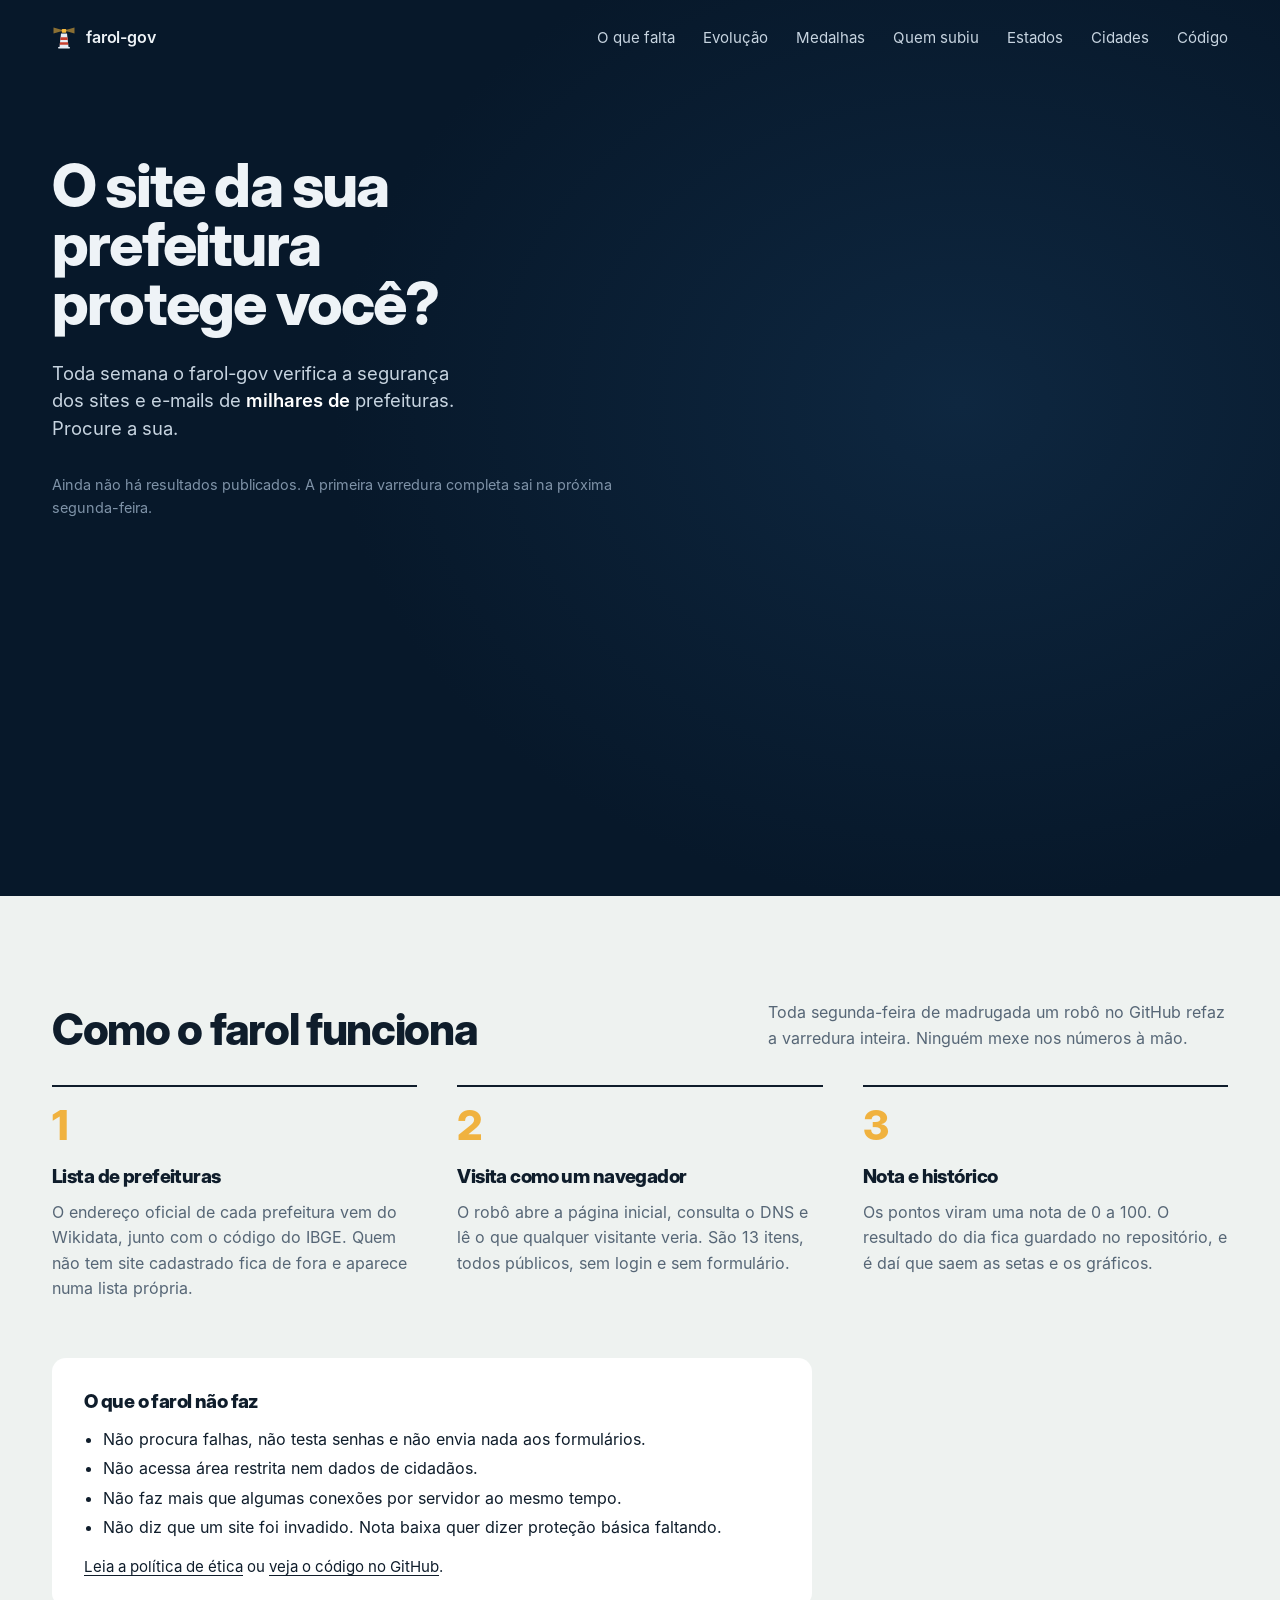
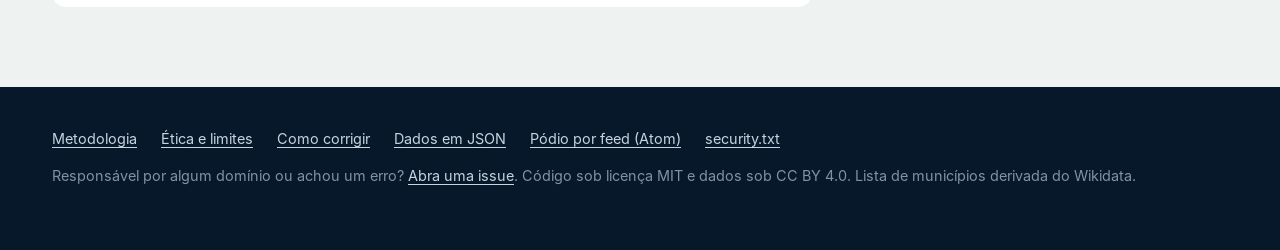
==== commit 32780d15: "feat: setas e grafico comparam semana com semana na semana de 16/11 a varredura rodou duas vezes e a" ====
--- a/site/index.html
+++ b/site/index.html
@@ -25,6 +25,7 @@
   <meta name="twitter:card" content="summary_large_image">
 
   <link rel="icon" href="favicon.svg" type="image/svg+xml">
+  <link rel="alternate" type="application/atom+xml" href="podio.xml" title="farol-gov: pódio da semana">
   <link rel="preload" href="fontes/inter-display.woff" as="font" type="font/woff" crossorigin>
   <link rel="preload" href="dados/resumo.json" as="fetch" crossorigin>
   <link rel="stylesheet" href="estilo.css">
@@ -112,13 +113,8 @@
     <section class="secao largura" id="medalhas" hidden>
       <div class="cabeca">
         <h2>Pódio da semana</h2>
-        <p>Toda semana as três prefeituras com a maior nota levam ouro, prata e bronze, em duas premiações: a oficial e a geral. Vale a última varredura de cada semana.</p>
-      </div>
-      <div class="modo-ranking" id="modo-premio" role="group" aria-label="Qual premiação mostrar">
-        <button type="button" data-modo="oficial" aria-pressed="true"><i class="med-icone ouro oficial" aria-hidden="true"></i> Oficial</button>
-        <button type="button" data-modo="geral" aria-pressed="false"><i class="med-icone ouro geral" aria-hidden="true"></i> Geral</button>
-      </div>
-      <p class="explica-ranking" id="explica-premio" aria-live="polite"></p>
+        <p>Toda semana as três prefeituras com a maior nota levam ouro, prata e bronze. Só concorre quem teve os 13 itens verificados, e vale a última varredura de cada semana.</p>
+      </div>
       <div class="podio-topo">
         <p id="podio-semana" class="podio-legenda"></p>
         <label class="podio-escolha">
@@ -173,11 +169,7 @@
         </div>
       </div>
 
-      <div class="modo-ranking" id="modo-ranking" role="group" aria-label="Qual ranking mostrar">
-        <button type="button" data-modo="oficial" aria-pressed="true">Ranking oficial</button>
-        <button type="button" data-modo="geral" aria-pressed="false">Ranking geral</button>
-      </div>
-      <p class="explica-ranking" id="explica-ranking" aria-live="polite"></p>
+      <p class="explica-ranking">Só entram no ranking as prefeituras com os 13 itens verificados nesta varredura. Quem teve algum item sem resposta aparece no fim da lista, sem posição, até a próxima varredura: a nota dela foi calculada sem esses itens e poderia ficar acima da real.</p>
 
       <div class="filtros" role="search">
         <label class="filtro-texto">
@@ -272,6 +264,7 @@
         <li><a href="https://github.com/guilhermeoliveirabrito/farol-gov/blob/main/docs/etica.md" rel="noopener">Ética e limites</a></li>
         <li><a href="https://github.com/guilhermeoliveirabrito/farol-gov/blob/main/docs/como-corrigir.md" rel="noopener">Como corrigir</a></li>
         <li><a href="dados/latest.json">Dados em JSON</a></li>
+        <li><a href="podio.xml">Pódio por feed (Atom)</a></li>
         <li><a href=".well-known/security.txt">security.txt</a></li>
       </ul>
       <p>
--- a/site/estilo.css
+++ b/site/estilo.css
@@ -273,12 +273,7 @@
 
 .sem-js { padding-block: 20px; font-size: .95rem; }
 
-/* ranking oficial x geral */
-.modo-ranking { display: inline-flex; padding: 4px; gap: 4px; border-radius: 12px; background: var(--papel); border: 1px solid var(--linha); }
-.modo-ranking button {
-  font: inherit; font-weight: 600; color: var(--suave); background: none; border: 0; border-radius: 9px; padding: 9px 16px; cursor: pointer;
-}
-.modo-ranking button[aria-pressed="true"] { background: var(--tinta); color: var(--papel); }
+/* texto sobre quem entra no ranking */
 .explica-ranking { color: var(--suave); font-size: .92rem; max-width: 78ch; margin: 12px 0 22px; }
 .pos-lista { display: inline-block; min-width: 2.6em; margin-right: 6px; color: var(--suave); font-weight: 600; font-variant-numeric: tabular-nums; }
 .incompleta { margin-left: 8px; font-size: .74rem; font-weight: 600; color: var(--suave); border: 1px solid var(--linha); border-radius: 99px; padding: 1px 8px; white-space: nowrap; }
@@ -340,12 +335,6 @@
 }
 .med-icone.prata { --metal: #b9c3cc; --borda: #7d8894; }
 .med-icone.bronze { --metal: #c57d43; --borda: #8a5226; }
-/* premiacao geral: medalha vazada, sem fita */
-.med-icone.geral { background: transparent; box-shadow: inset 0 0 0 3.5px var(--metal), 0 0 0 1px var(--borda); }
-.med-icone.geral::before { display: none; }
-.degrau .bloco .med-icone.geral { box-shadow: inset 0 0 0 8px var(--metal), 0 0 0 1.5px var(--borda); }
-.modo-ranking button { isolation: isolate; }
-.modo-ranking button .med-icone { margin: 0 4px 0 0; vertical-align: -1px; }
 .hall-vazio { padding: 16px 8px; color: var(--suave); }
 .medalhas { display: inline-flex; gap: 8px; margin-left: 8px; vertical-align: 1px; }
 .med { display: inline-flex; align-items: center; gap: 4px; font-size: .78rem; font-weight: 700; color: var(--suave); isolation: isolate; }
@@ -391,6 +380,16 @@
 .podio { border-bottom: 2px solid var(--linha); }
 .hall-pontos { white-space: nowrap; text-align: right; font-weight: 700; font-variant-numeric: tabular-nums; }
 
+.excelencia { padding: 14px 0; border-bottom: 1px solid var(--linha); }
+.excelencia summary { cursor: pointer; }
+.excelencia summary b { margin-right: 4px; }
+.excelencia p { color: var(--suave); font-size: .88rem; margin: 10px 0 8px; }
+.excelencia ul { list-style: none; margin: 0; padding: 0; display: grid; gap: 4px; font-size: .9rem; }
+.excelencia li { display: flex; align-items: baseline; gap: 8px; }
+.excelencia li.falta { color: var(--suave); }
+.excelencia .marca { width: 1em; flex: none; font-weight: 700; }
+.excelencia li.feito .marca { color: var(--cA); }
+
 .medalhas-cidade { padding: 14px 0; border-bottom: 1px solid var(--linha); }
 .medalhas-cidade h3 { font-size: 1.05rem; margin: 0 0 8px; }
 .medalhas-cidade ul { list-style: none; margin: 0; padding: 0; display: grid; gap: 6px; }
@@ -553,6 +552,7 @@
   .mapa { height: 360px; }
   .linha { grid-template-columns: minmax(0, 1fr) 36px 52px 34px; gap: 10px; }
   .linha .uf, .linha .luzes { display: none; }
+  .pos-lista { min-width: 0; margin-right: 4px; }
   .hall-linha { grid-template-columns: 34px minmax(0, 1fr) 68px; }
   .hall-medalhas { grid-column: 2; grid-row: 2; }
   .hall-pontos { grid-column: 3; grid-row: 1; }
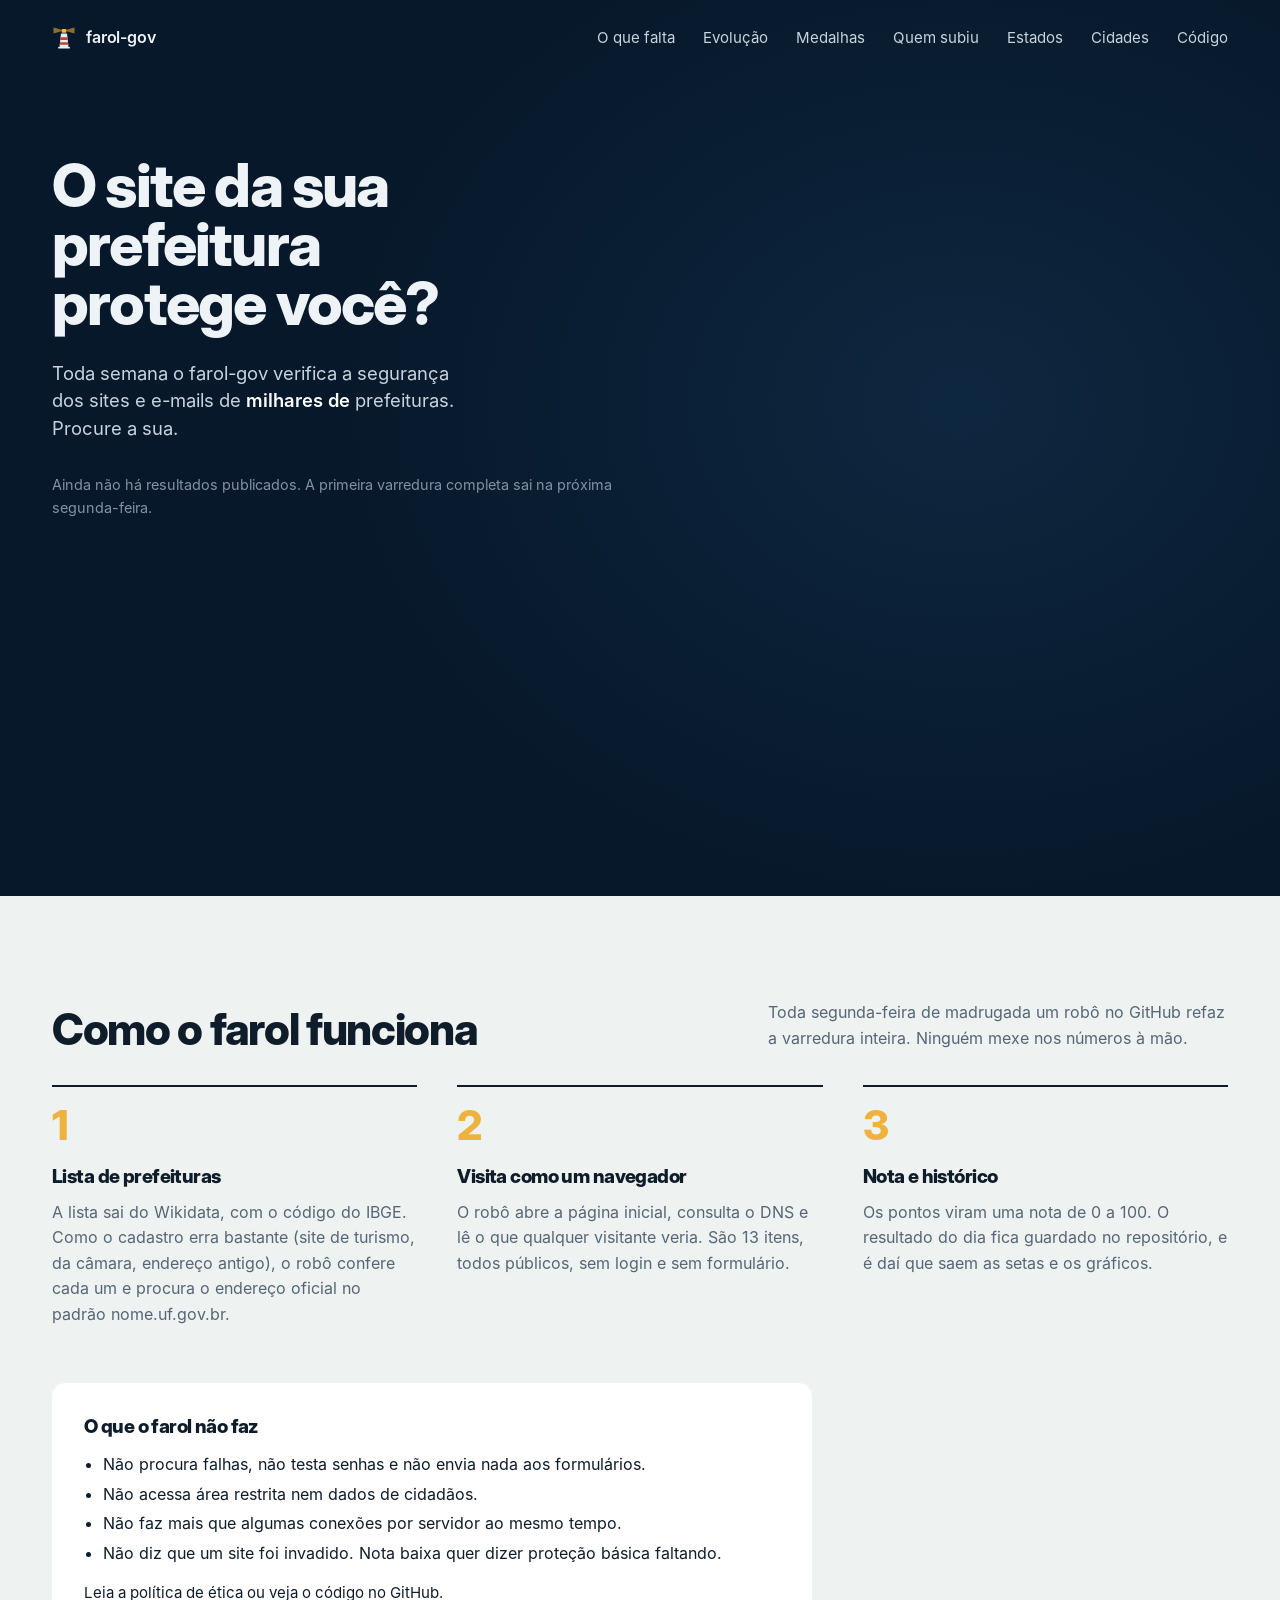
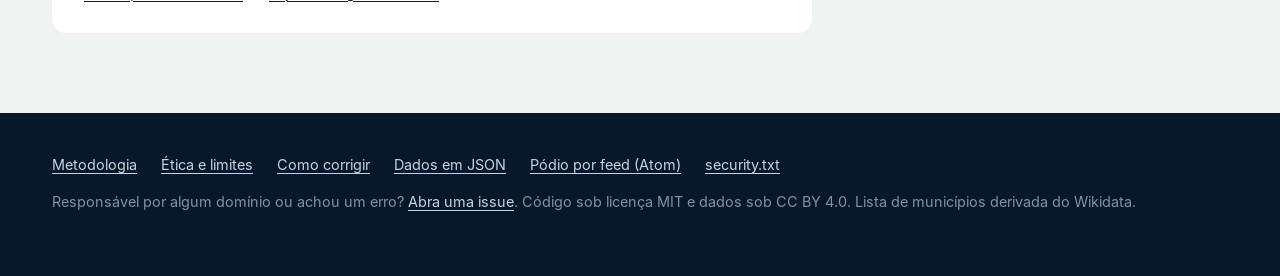
==== commit b0cb23d7: "docs: explica a conferencia dos sites na coleta" ====
--- a/site/index.html
+++ b/site/index.html
@@ -233,7 +233,7 @@
       <ol class="passos">
         <li>
           <h3>Lista de prefeituras</h3>
-          <p>O endereço oficial de cada prefeitura vem do Wikidata, junto com o código do IBGE. Quem não tem site cadastrado fica de fora e aparece numa lista própria.</p>
+          <p>A lista sai do Wikidata, com o código do IBGE. Como o cadastro erra bastante (site de turismo, da câmara, endereço antigo), o robô confere cada um e procura o endereço oficial no padrão nome.uf.gov.br.</p>
         </li>
         <li>
           <h3>Visita como um navegador</h3>
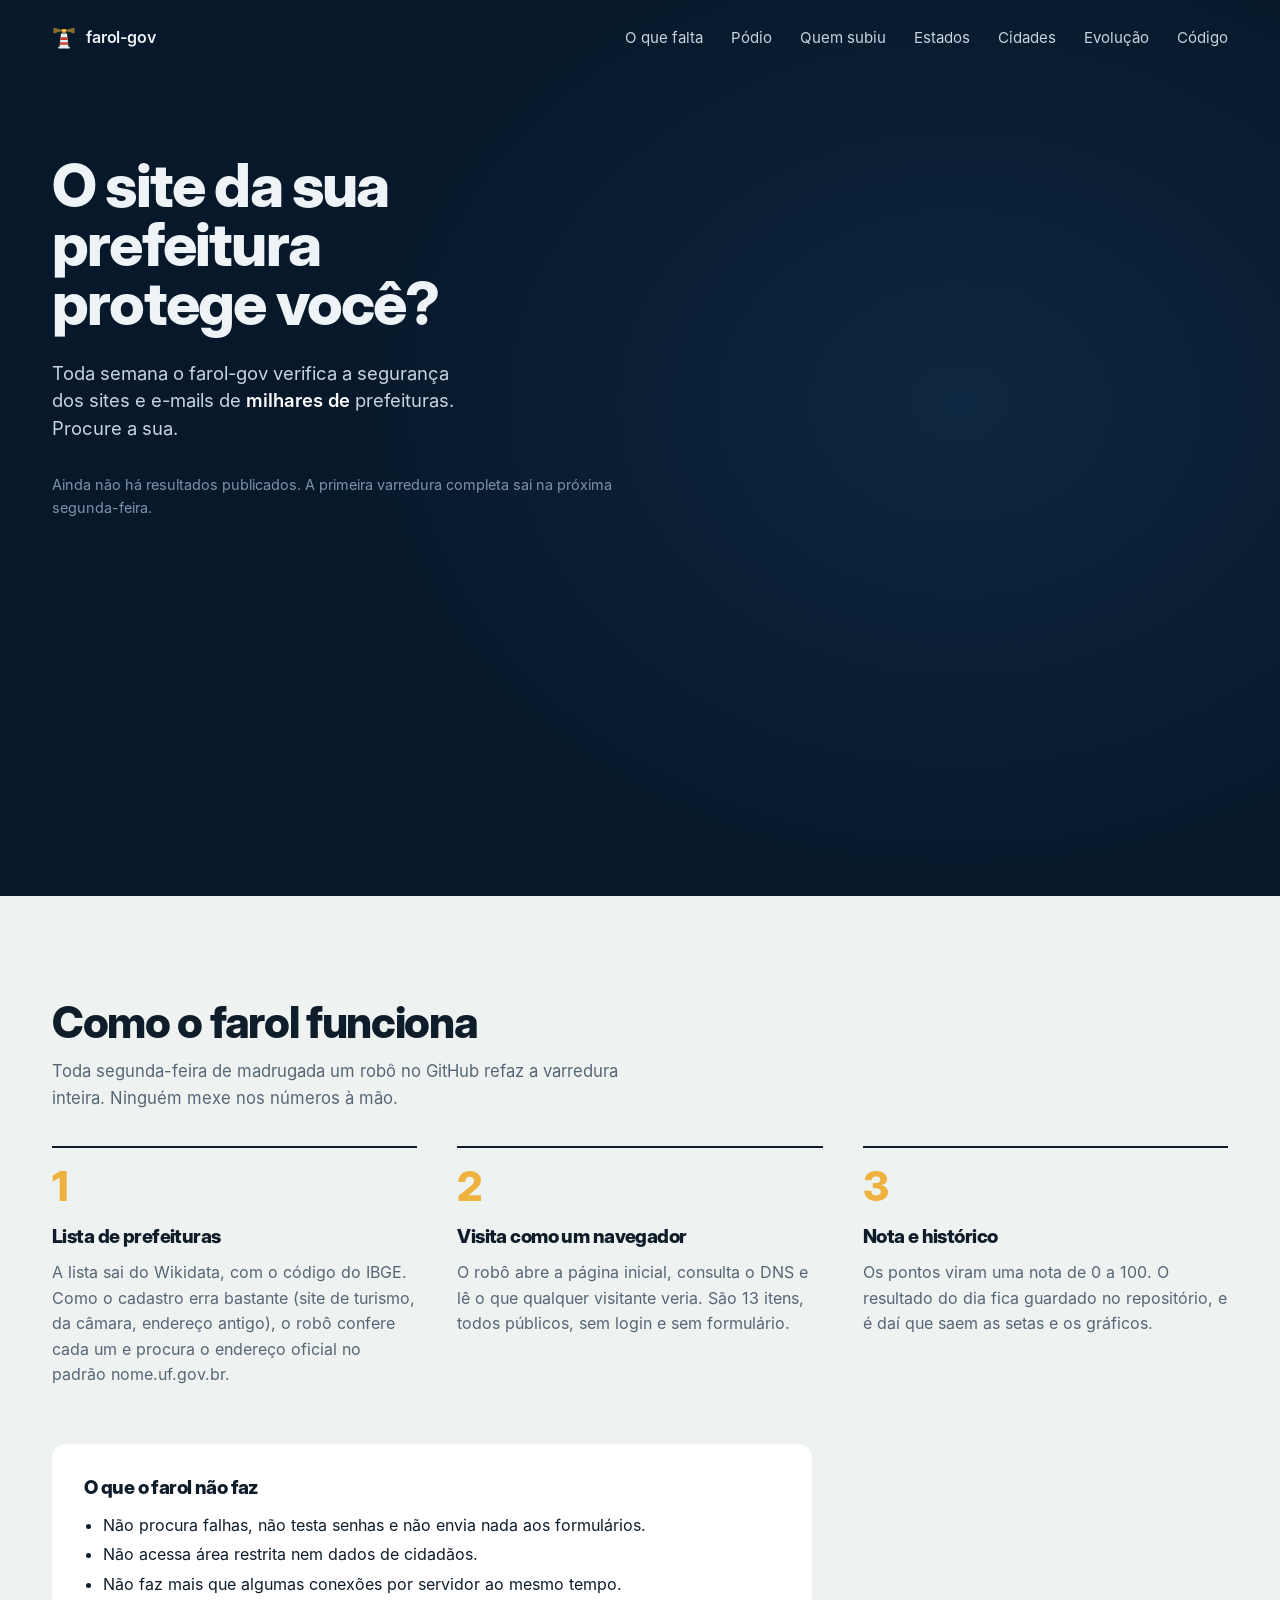
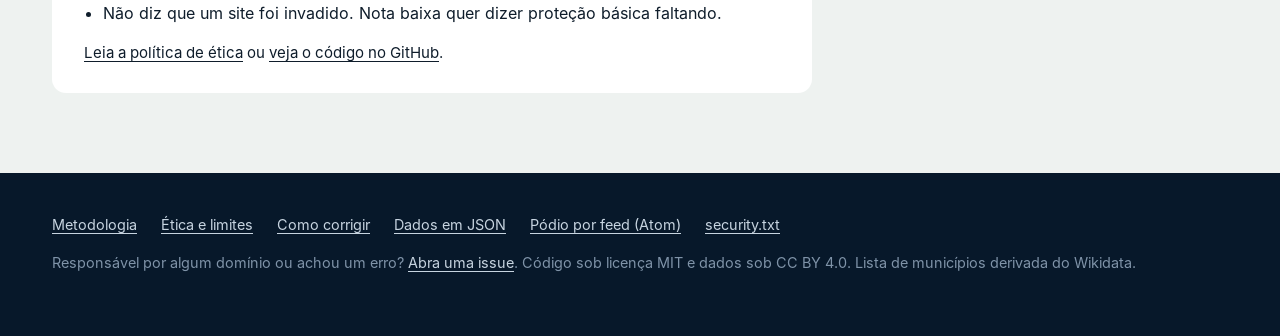
==== commit 41919226: "feat: layout mais enxuto e copias do mesmo servidor numa linha so - na lista, cidades seguidas no me" ====
--- a/site/index.html
+++ b/site/index.html
@@ -42,11 +42,11 @@
       </a>
       <nav aria-label="Seções">
         <a href="#itens">O que falta</a>
-        <a href="#evolucao">Evolução</a>
-        <a href="#medalhas">Medalhas</a>
+        <a href="#medalhas">Pódio</a>
         <a href="#movimento">Quem subiu</a>
         <a href="#estados">Estados</a>
         <a href="#cidades">Cidades</a>
+        <a href="#evolucao">Evolução</a>
         <a href="https://github.com/guilhermeoliveirabrito/farol-gov" rel="noopener">Código</a>
       </nav>
     </header>
@@ -88,6 +88,24 @@
     </p>
   </noscript>
 
+  <div class="barra" id="barra" aria-hidden="true">
+    <div class="largura barra-dentro">
+      <a class="marca" href="#" tabindex="-1">
+        <img src="favicon.svg" alt="" width="20" height="20">
+        farol-gov
+      </a>
+      <nav aria-label="Seções (barra fixa)">
+          <a tabindex="-1" href="#itens">O que falta</a>
+          <a tabindex="-1" href="#medalhas">Pódio</a>
+          <a tabindex="-1" href="#movimento">Quem subiu</a>
+          <a tabindex="-1" href="#estados">Estados</a>
+          <a tabindex="-1" href="#cidades">Cidades</a>
+          <a tabindex="-1" href="#evolucao">Evolução</a>
+      </nav>
+      <button type="button" class="barra-busca" id="barra-busca" tabindex="-1">Buscar<span class="so-largo"> cidade</span></button>
+    </div>
+  </div>
+
   <main class="dia">
     <section class="secao largura" id="itens">
       <div class="cabeca">
@@ -95,19 +113,6 @@
         <p>Parte das prefeituras que cumpre cada item. Os que mais protegem o cidadão contam mais na nota.</p>
       </div>
       <ol class="itens" id="lista-itens"></ol>
-    </section>
-
-    <section class="secao largura" id="evolucao" hidden>
-      <div class="cabeca">
-        <h2>Semana a semana</h2>
-        <p id="evolucao-texto"></p>
-      </div>
-      <div class="controles-grafico">
-        <label for="metrica">Mostrar</label>
-        <select id="metrica"></select>
-      </div>
-      <div class="grafico-evolucao" id="grafico-evolucao"></div>
-      <p class="nota-grafico">As notas de todas as semanas são recalculadas com as regras atuais. Quando um item novo passa a ser verificado, ele só entra na conta a partir daquela semana.</p>
     </section>
 
     <section class="secao largura" id="medalhas" hidden>
@@ -122,13 +127,17 @@
           <select id="semana-podio"></select>
         </label>
       </div>
-      <div id="podio"></div>
-      <p class="podio-desempate" id="podio-desempate"></p>
+      <div class="medalhas-grade">
+        <div class="podio-caixa">
+          <div id="podio"></div>
+          <p class="podio-desempate" id="podio-desempate"></p>
+        </div>
 
       <div class="hall-caixa">
         <h3 id="hall-titulo">Hall da fama</h3>
         <p>Ouro vale 10 pontos, prata 5 e bronze 2,5. Em empate de pontos, ganha quem tem mais ouros, depois mais pratas. Se ainda empatar, divide a posição.</p>
         <ol class="hall" id="hall"></ol>
+      </div>
       </div>
     </section>
 
@@ -223,6 +232,19 @@
           Detalhes na <a href="https://github.com/guilhermeoliveirabrito/farol-gov/blob/main/docs/metodologia.md" rel="noopener">metodologia</a>.
         </p>
       </details>
+    </section>
+
+    <section class="secao largura" id="evolucao" hidden>
+      <div class="cabeca">
+        <h2>Semana a semana</h2>
+        <p id="evolucao-texto"></p>
+      </div>
+      <div class="controles-grafico">
+        <label for="metrica">Mostrar</label>
+        <select id="metrica"></select>
+      </div>
+      <div class="grafico-evolucao" id="grafico-evolucao"></div>
+      <p class="nota-grafico">As notas de todas as semanas são recalculadas com as regras atuais. Quando um item novo passa a ser verificado, ele só entra na conta a partir daquela semana.</p>
     </section>
 
     <section class="secao largura" id="como-funciona">
--- a/site/estilo.css
+++ b/site/estilo.css
@@ -161,9 +161,11 @@
 .dia { padding-bottom: 80px; }
 .secao { padding-top: 104px; }
 
-.cabeca { display: flex; flex-wrap: wrap; align-items: end; justify-content: space-between; gap: 16px 48px; margin-bottom: 34px; }
-.cabeca h2 { font-size: clamp(2rem, 3.4vw, 2.9rem); line-height: 1.02; margin: 0; max-width: 16ch; }
-.cabeca > p { color: var(--suave); margin: 0; max-width: 46ch; }
+/* titulo e texto um embaixo do outro: o titulo grande na esquerda e o texto cinza na
+   direita, repetido em toda secao, deixava a pagina com cara de modelo pronto */
+.cabeca { margin-bottom: 34px; }
+.cabeca h2 { font-size: clamp(2rem, 3.4vw, 2.9rem); line-height: 1.02; margin: 0; max-width: 20ch; }
+.cabeca > p { color: var(--suave); margin: 14px 0 0; max-width: 62ch; font-size: 1.04rem; }
 
 /* itens */
 .itens { list-style: none; margin: 0; padding: 0; border-top: 1px solid var(--linha); }
@@ -278,6 +280,16 @@
 .pos-lista { display: inline-block; min-width: 2.6em; margin-right: 6px; color: var(--suave); font-weight: 600; font-variant-numeric: tabular-nums; }
 .incompleta { margin-left: 8px; font-size: .74rem; font-weight: 600; color: var(--suave); border: 1px solid var(--linha); border-radius: 99px; padding: 1px 8px; white-space: nowrap; }
 .aviso-oficial { flex-basis: 100%; margin: 4px 0 0; font-size: .88rem; color: var(--suave); }
+
+/* copias no mesmo servidor, juntas numa linha */
+.grupo { border-bottom: 1px solid var(--linha); }
+.grupo-botao {
+  width: 100%; display: flex; justify-content: space-between; align-items: center; gap: 16px;
+  padding: 10px 8px 12px 56px; background: none; border: 0; cursor: pointer; text-align: left;
+  font: inherit; font-size: .88rem; color: var(--suave);
+}
+.grupo-botao:hover { color: var(--tinta); background: var(--papel); }
+.grupo-acao { flex: none; font-weight: 600; color: var(--tinta); text-decoration: underline; text-underline-offset: 3px; }
 
 /* legenda das bolinhas e esqueleto enquanto o json chega */
 .legenda-luzes { display: flex; flex-wrap: wrap; align-items: center; gap: 6px 16px; margin: 0 0 12px; color: var(--suave); font-size: .84rem; }
@@ -351,6 +363,7 @@
 .podio-cidade span { color: var(--suave); font-size: .85rem; }
 .podio-desempate { text-align: center; color: var(--suave); font-size: .88rem; margin: 14px auto 0; max-width: 60ch; }
 .podio-desempate:empty { display: none; }
+.podio-copias { display: block; margin-top: 2px; color: var(--suave); font-size: .76rem; line-height: 1.3; max-width: 22ch; }
 .podio-vazio { color: var(--suave); font-size: .85rem; font-style: italic; }
 .degrau .bloco {
   display: flex; flex-direction: column; align-items: center; justify-content: flex-start; gap: 8px; padding-top: 18px;
@@ -365,6 +378,11 @@
 .degrau.alto .podio-cidade b { font-size: 1.35rem; }
 
 .hall-caixa { margin-top: 64px; max-width: 760px; }
+@media (min-width: 1000px) {
+  .medalhas-grade { display: grid; grid-template-columns: minmax(0, 1.25fr) minmax(0, 1fr); gap: 64px; align-items: start; }
+  .medalhas-grade .hall-caixa { margin-top: 0; }
+  .medalhas-grade .podio { margin: 0; }
+}
 .hall-caixa h3 { font-size: 1.6rem; margin: 0 0 6px; }
 .hall-caixa > p { color: var(--suave); margin: 0 0 16px; font-size: .94rem; }
 .hall { list-style: none; margin: 0; padding: 0; border-top: 1px solid var(--linha); }
@@ -552,6 +570,7 @@
   .mapa { height: 360px; }
   .linha { grid-template-columns: minmax(0, 1fr) 36px 52px 34px; gap: 10px; }
   .linha .uf, .linha .luzes { display: none; }
+  .grupo-botao { padding-left: 8px; }
   .pos-lista { min-width: 0; margin-right: 4px; }
   .hall-linha { grid-template-columns: 34px minmax(0, 1fr) 68px; }
   .hall-medalhas { grid-column: 2; grid-row: 2; }
@@ -574,3 +593,30 @@
   *, *::before, *::after { animation: none !important; transition: none !important; }
   .ladrilho { opacity: 1; transform: none; }
 }
+
+/* barra fixa: aparece quando o mapa sai da tela, pra pagina longa nao virar rolagem infinita */
+html { scroll-padding-top: 72px; }
+.barra {
+  position: fixed; inset: 0 0 auto; z-index: 20; color: var(--espuma);
+  background: rgba(7, 24, 42, .94); backdrop-filter: blur(8px); -webkit-backdrop-filter: blur(8px);
+  border-bottom: 1px solid rgba(255, 255, 255, .08);
+  transform: translateY(-100%); transition: transform .25s ease;
+}
+.barra.visivel { transform: none; }
+.barra-dentro { display: flex; align-items: center; gap: 28px; height: 56px; }
+.barra .marca { color: var(--espuma); flex: none; }
+.barra nav { display: flex; gap: 22px; flex: 1; min-width: 0; overflow-x: auto; scrollbar-width: none; font-size: .9rem; }
+.barra nav::-webkit-scrollbar { display: none; }
+.barra nav a { color: var(--espuma); text-decoration: none; white-space: nowrap; opacity: .85; }
+.barra nav a:hover, .barra nav a.atual { color: var(--facho); opacity: 1; }
+.barra-busca {
+  flex: none; font: inherit; font-size: .88rem; font-weight: 600; color: var(--noite); background: var(--facho);
+  border: 0; border-radius: 99px; padding: 7px 16px; cursor: pointer;
+}
+@media (max-width: 640px) {
+  .barra-dentro { gap: 14px; }
+  .barra .marca { font-size: 0; gap: 0; }
+  .barra-busca { padding: 6px 12px; }
+  .so-largo { display: none; }
+}
+@media (prefers-reduced-motion: reduce) { .barra { transition: none; } }
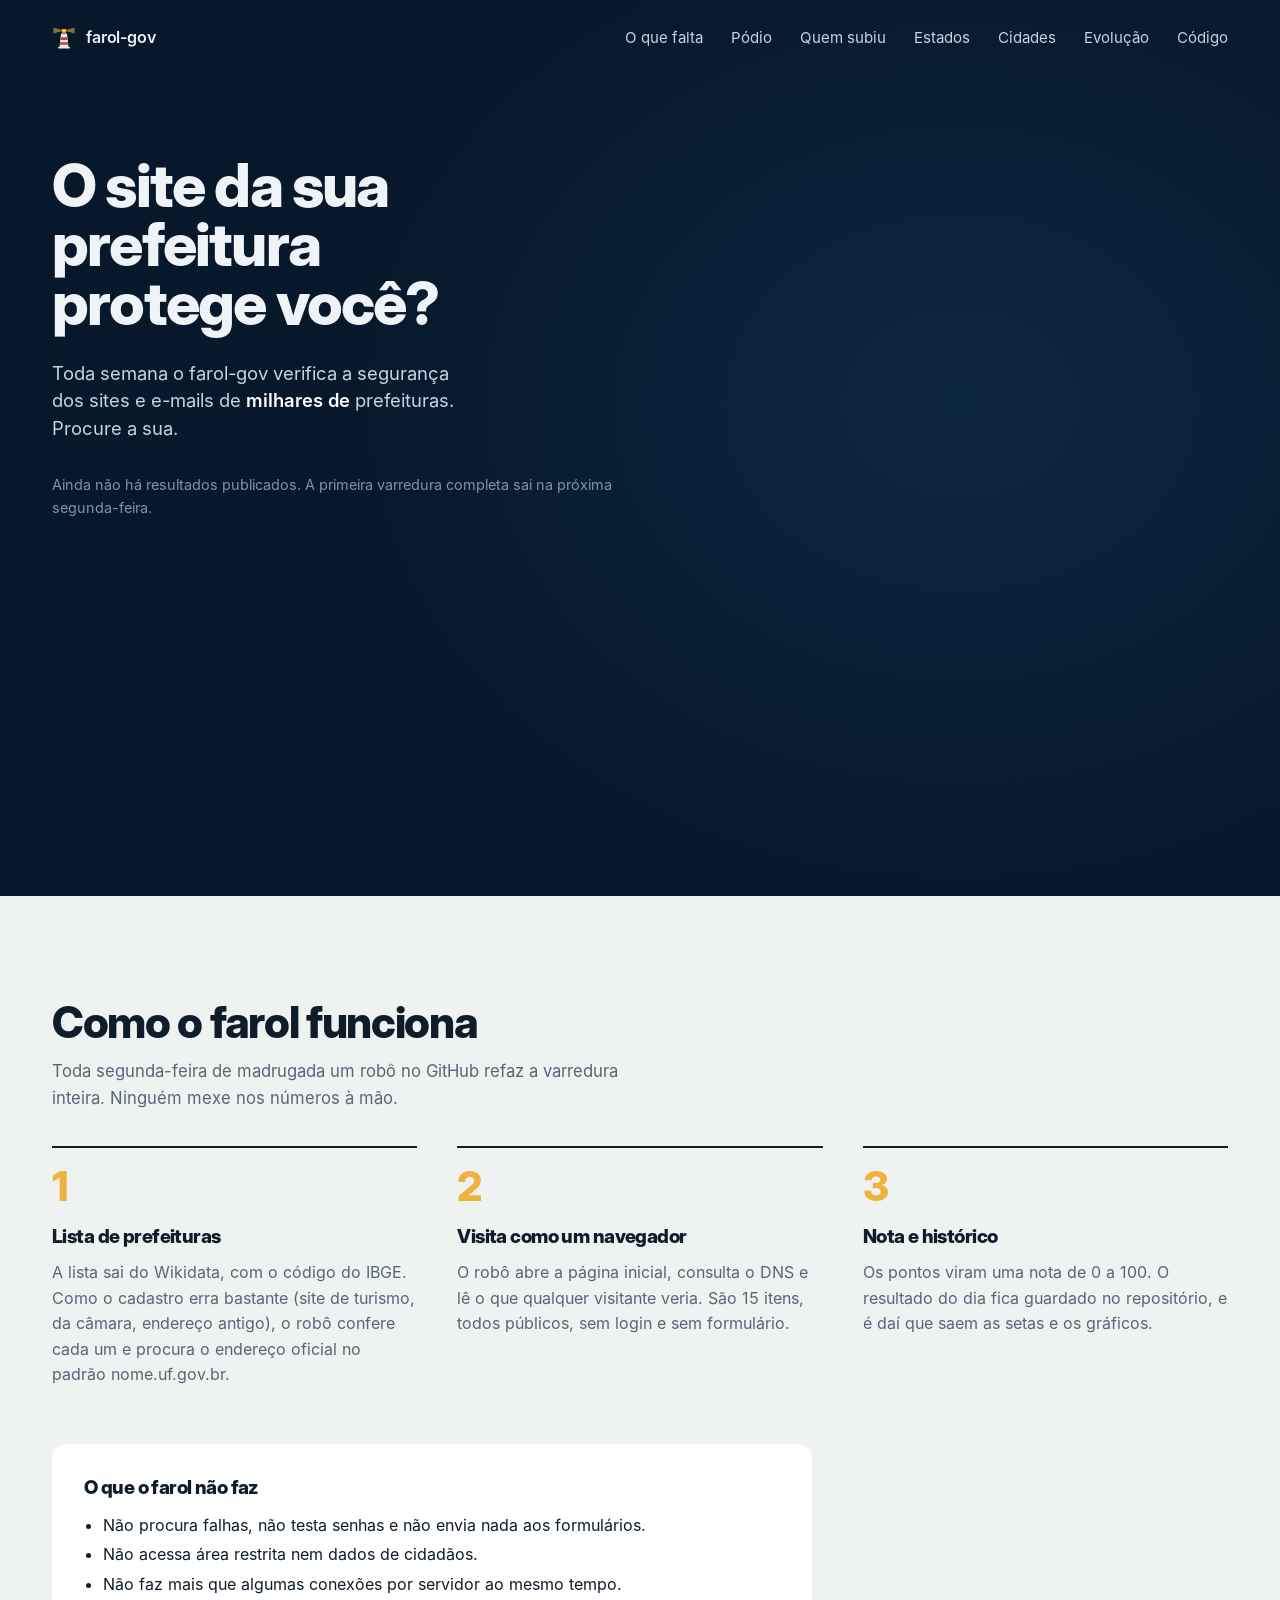
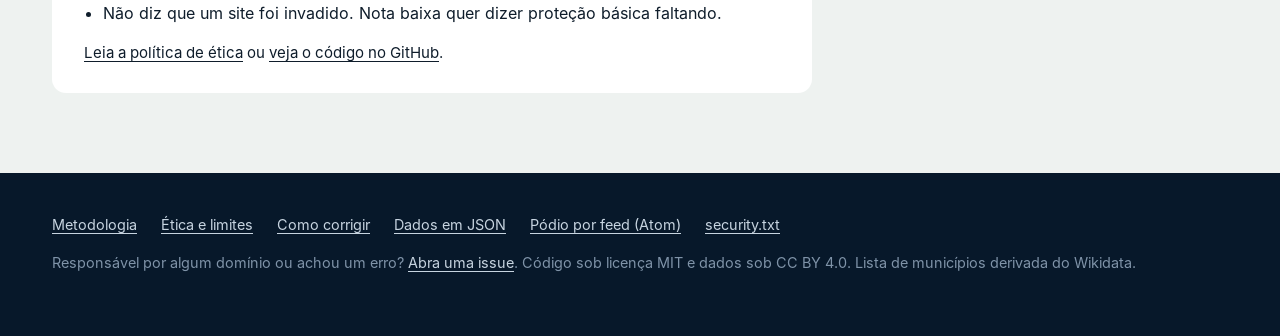
==== commit 5d6b8941: "fix: podio volta a ser o 1o, 2o e 3o do ranking dar prata pra quem estava em 25o porque as 23 da fre" ====
--- a/site/index.html
+++ b/site/index.html
@@ -118,7 +118,7 @@
     <section class="secao largura" id="medalhas" hidden>
       <div class="cabeca">
         <h2>Pódio da semana</h2>
-        <p>Toda semana as três prefeituras com a maior nota levam ouro, prata e bronze. Só concorre quem teve os 13 itens verificados, e vale a última varredura de cada semana.</p>
+        <p>Toda semana as três prefeituras com a maior nota levam ouro, prata e bronze. O pódio segue o ranking: nota igual desempata por itens cumpridos por inteiro, pontos de excelência e, por último, população. Só concorre quem teve todos os itens verificados, e vale a última varredura de cada semana.</p>
       </div>
       <div class="podio-topo">
         <p id="podio-semana" class="podio-legenda"></p>
@@ -178,7 +178,7 @@
         </div>
       </div>
 
-      <p class="explica-ranking">Só entram no ranking as prefeituras com os 13 itens verificados nesta varredura. Quem teve algum item sem resposta aparece no fim da lista, sem posição, até a próxima varredura: a nota dela foi calculada sem esses itens e poderia ficar acima da real.</p>
+      <p class="explica-ranking">Só entram no ranking as prefeituras com todos os itens verificados nesta varredura. Quem teve algum item sem resposta aparece no fim da lista, sem posição, até a próxima varredura: a nota dela foi calculada sem esses itens e poderia ficar acima da real.</p>
 
       <div class="filtros" role="search">
         <label class="filtro-texto">
@@ -259,7 +259,7 @@
         </li>
         <li>
           <h3>Visita como um navegador</h3>
-          <p>O robô abre a página inicial, consulta o DNS e lê o que qualquer visitante veria. São 13 itens, todos públicos, sem login e sem formulário.</p>
+          <p>O robô abre a página inicial, consulta o DNS e lê o que qualquer visitante veria. São 15 itens, todos públicos, sem login e sem formulário.</p>
         </li>
         <li>
           <h3>Nota e histórico</h3>
--- a/site/estilo.css
+++ b/site/estilo.css
@@ -218,7 +218,7 @@
 .ranking-uf .mov { font-size: .8rem; text-align: right; }
 
 /* cidades */
-.distribuicao { flex: 1 1 340px; max-width: 480px; }
+.distribuicao { max-width: 560px; margin-top: 22px; }
 .dist-barra { display: flex; height: 10px; border-radius: 99px; overflow: hidden; gap: 2px; }
 .dist-barra span { flex-basis: 0; min-width: 3px; }
 .dist-legenda { list-style: none; padding: 0; margin: 8px 0 0; display: flex; flex-wrap: wrap; gap: 4px 16px; font-size: .85rem; color: var(--suave); font-variant-numeric: tabular-nums; }
@@ -280,16 +280,6 @@
 .pos-lista { display: inline-block; min-width: 2.6em; margin-right: 6px; color: var(--suave); font-weight: 600; font-variant-numeric: tabular-nums; }
 .incompleta { margin-left: 8px; font-size: .74rem; font-weight: 600; color: var(--suave); border: 1px solid var(--linha); border-radius: 99px; padding: 1px 8px; white-space: nowrap; }
 .aviso-oficial { flex-basis: 100%; margin: 4px 0 0; font-size: .88rem; color: var(--suave); }
-
-/* copias no mesmo servidor, juntas numa linha */
-.grupo { border-bottom: 1px solid var(--linha); }
-.grupo-botao {
-  width: 100%; display: flex; justify-content: space-between; align-items: center; gap: 16px;
-  padding: 10px 8px 12px 56px; background: none; border: 0; cursor: pointer; text-align: left;
-  font: inherit; font-size: .88rem; color: var(--suave);
-}
-.grupo-botao:hover { color: var(--tinta); background: var(--papel); }
-.grupo-acao { flex: none; font-weight: 600; color: var(--tinta); text-decoration: underline; text-underline-offset: 3px; }
 
 /* legenda das bolinhas e esqueleto enquanto o json chega */
 .legenda-luzes { display: flex; flex-wrap: wrap; align-items: center; gap: 6px 16px; margin: 0 0 12px; color: var(--suave); font-size: .84rem; }
@@ -363,7 +353,6 @@
 .podio-cidade span { color: var(--suave); font-size: .85rem; }
 .podio-desempate { text-align: center; color: var(--suave); font-size: .88rem; margin: 14px auto 0; max-width: 60ch; }
 .podio-desempate:empty { display: none; }
-.podio-copias { display: block; margin-top: 2px; color: var(--suave); font-size: .76rem; line-height: 1.3; max-width: 22ch; }
 .podio-vazio { color: var(--suave); font-size: .85rem; font-style: italic; }
 .degrau .bloco {
   display: flex; flex-direction: column; align-items: center; justify-content: flex-start; gap: 8px; padding-top: 18px;
@@ -570,10 +559,10 @@
   .mapa { height: 360px; }
   .linha { grid-template-columns: minmax(0, 1fr) 36px 52px 34px; gap: 10px; }
   .linha .uf, .linha .luzes { display: none; }
-  .grupo-botao { padding-left: 8px; }
   .pos-lista { min-width: 0; margin-right: 4px; }
   .hall-linha { grid-template-columns: 34px minmax(0, 1fr) 68px; }
-  .hall-medalhas { grid-column: 2; grid-row: 2; }
+  .hall-medalhas { grid-column: 2; grid-row: 2; display: flex; gap: 12px; }
+  .hall-medalhas > span:empty { display: none; }
   .hall-pontos { grid-column: 3; grid-row: 1; }
   .podio-cidade b, .degrau.alto .podio-cidade b { font-size: 1rem; }
   .degrau.alto .bloco { height: 130px; } .degrau.medio .bloco { height: 98px; } .degrau.baixo .bloco { height: 86px; }
